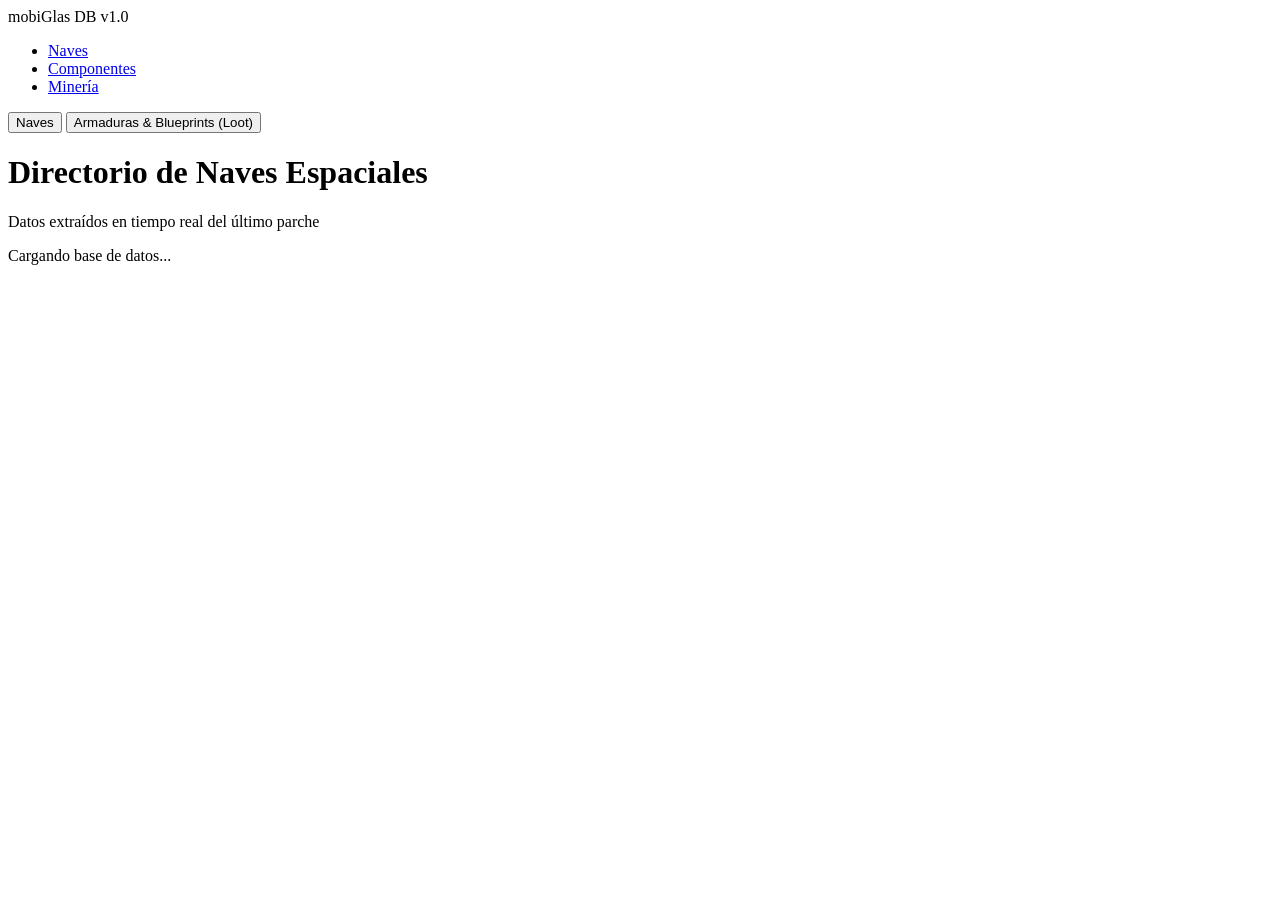
==== index.html @ cc93b4f4 "Añadido/Actualizado index.html" ====
<!DOCTYPE html>
<html lang="es">
<head>
    <meta charset="UTF-8">
    <meta name="viewport" content="width=device-width, initial-scale=1.0">
    <title>mobiGlas // Ship Database</title>
    <link rel="stylesheet" href="style.css">
</head>
<body>
    <header>
        <div class="logo">mobiGlas DB <span>v1.0</span></div>
        <nav>
            <ul>
                <li><a href="#" class="active">Naves</a></li>
                <li><a href="#">Componentes</a></li>
                <li><a href="#">Minería</a></li>
            </ul>
        </nav>
    </header>

    <main>
        <div class="tabs">
            <button class="tab-btn active" onclick="showTab('ships')">Naves</button>
            <button class="tab-btn" onclick="showTab('armors')">Armaduras & Blueprints (Loot)</button>
        </div>

        <div id="ships-tab" class="tab-content active">
            <h1>Directorio de Naves Espaciales</h1>
            <p class="subtitle">Datos extraídos en tiempo real del último parche</p>
            <div id="ship-container" class="grid">
                <div class="loading">Cargando base de datos...</div>
            </div>
        </div>

        <div id="armors-tab" class="tab-content" style="display: none;">
            <h1>Buscador de Blueprints y Loot</h1>
            <p class="subtitle">Encuentra en qué misiones o búnkeres caen las armaduras</p>
            
            <div class="search-bar">
                <input type="text" id="armor-search" placeholder="Buscar armadura o blueprint... (Ej. Defiance, Morozov)" onkeyup="filterArmors()">
            </div>
            
            <div id="armor-container" class="grid">
                <!-- Se llenará con JS -->
            </div>
        </div>
    </main>

    <script src="app.js"></script>
</body>
</html>
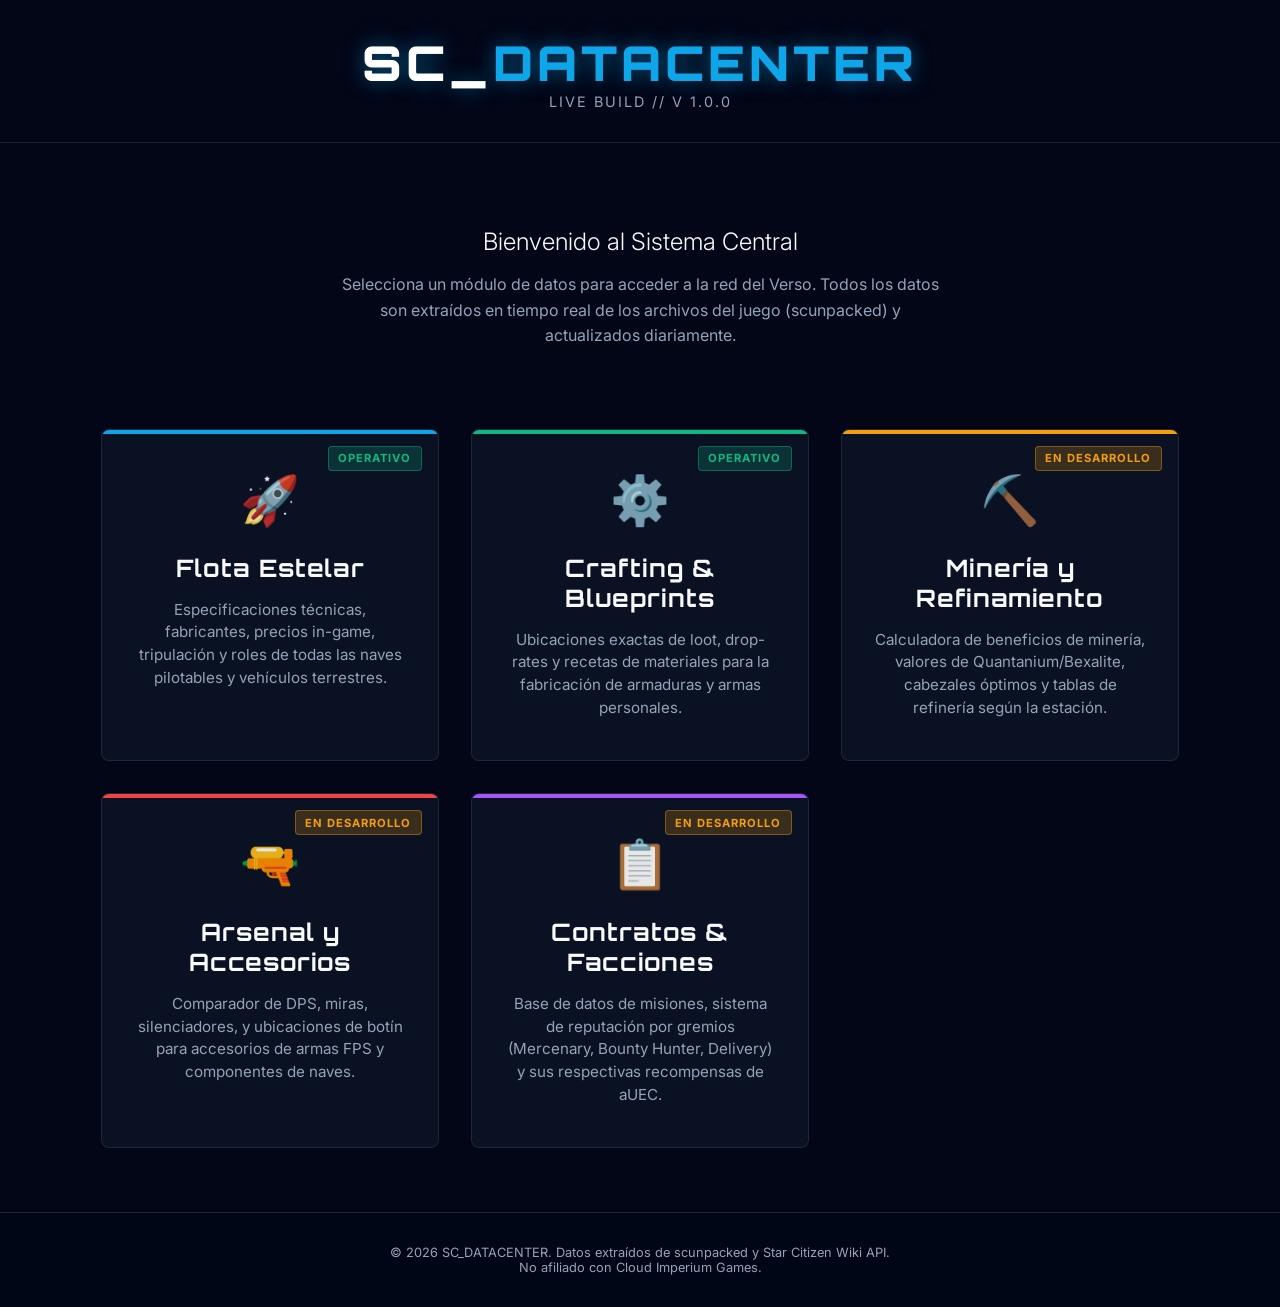
==== commit fba2bce1: "Añadido/Actualizado index.html" ====
--- a/index.html
+++ b/index.html
@@ -3,49 +3,232 @@
 <head>
     <meta charset="UTF-8">
     <meta name="viewport" content="width=device-width, initial-scale=1.0">
-    <title>mobiGlas // Ship Database</title>
-    <link rel="stylesheet" href="style.css">
+    <title>mobiGlas // Star Citizen Database Hub</title>
+    <link href="https://fonts.googleapis.com/css2?family=Orbitron:wght@400;700;900&family=Inter:wght@300;400;600&display=swap" rel="stylesheet">
+    <style>
+        :root {
+            --bg-dark: #020617;
+            --panel-bg: rgba(15, 23, 42, 0.7);
+            --accent-main: #0ea5e9; /* RSI Blue */
+            --accent-craft: #10b981; /* Green */
+            --accent-mine: #f59e0b; /* Argo Orange */
+            --accent-combat: #ef4444; /* Aegis Red */
+            --text-light: #f8fafc;
+            --text-dim: #94a3b8;
+            --border: rgba(51, 65, 85, 0.5);
+        }
+
+        * { box-sizing: border-box; }
+
+        body {
+            margin: 0;
+            font-family: 'Inter', sans-serif;
+            background-color: var(--bg-dark);
+            background-image: 
+                linear-gradient(to bottom, rgba(2, 6, 23, 0.8), rgba(2, 6, 23, 0.95)),
+                url('https://media.robertsspaceindustries.com/n14a84iowf8a4/store_slideshow_large.jpg');
+            background-size: cover;
+            background-position: center;
+            background-attachment: fixed;
+            color: var(--text-light);
+            min-height: 100vh;
+            display: flex;
+            flex-direction: column;
+        }
+
+        header {
+            padding: 2rem;
+            text-align: center;
+            background: linear-gradient(180deg, rgba(2,6,23,0.9) 0%, rgba(2,6,23,0) 100%);
+            border-bottom: 1px solid var(--border);
+        }
+
+        .logo {
+            font-family: 'Orbitron', sans-serif;
+            font-size: 3rem;
+            font-weight: 900;
+            letter-spacing: 4px;
+            color: #fff;
+            text-shadow: 0 0 20px rgba(14, 165, 233, 0.5);
+            margin: 0;
+        }
+
+        .logo span { color: var(--accent-main); }
+        .version { font-size: 0.9rem; color: var(--text-dim); letter-spacing: 2px; }
+
+        main {
+            flex: 1;
+            padding: 4rem 2rem;
+            max-width: 1400px;
+            margin: 0 auto;
+            display: flex;
+            flex-direction: column;
+            align-items: center;
+        }
+
+        .welcome-text {
+            text-align: center;
+            margin-bottom: 4rem;
+            max-width: 600px;
+        }
+
+        .welcome-text h2 { font-weight: 300; margin-bottom: 1rem; }
+        .welcome-text p { color: var(--text-dim); line-height: 1.6; }
+
+        .dashboard-grid {
+            display: grid;
+            grid-template-columns: repeat(auto-fit, minmax(300px, 1fr));
+            gap: 2rem;
+            width: 100%;
+        }
+
+        .module-card {
+            background: var(--panel-bg);
+            border: 1px solid var(--border);
+            border-radius: 8px;
+            padding: 2.5rem 2rem;
+            text-decoration: none;
+            color: var(--text-light);
+            position: relative;
+            overflow: hidden;
+            backdrop-filter: blur(10px);
+            transition: all 0.3s cubic-bezier(0.4, 0, 0.2, 1);
+            display: flex;
+            flex-direction: column;
+            align-items: center;
+            text-align: center;
+        }
+
+        .module-card::before {
+            content: ''; position: absolute; top: 0; left: 0; width: 100%; height: 4px;
+            background: var(--accent-main);
+            transition: height 0.3s ease;
+        }
+
+        .module-card:hover {
+            transform: translateY(-10px);
+            background: rgba(30, 41, 59, 0.8);
+            box-shadow: 0 20px 40px rgba(0,0,0,0.5);
+            border-color: rgba(255,255,255,0.2);
+        }
+
+        .module-card:hover::before { height: 100%; opacity: 0.1; }
+
+        /* Colores específicos de cada módulo */
+        .module-card.ships::before { background: var(--accent-main); }
+        .module-card.crafting::before { background: var(--accent-craft); }
+        .module-card.mining::before { background: var(--accent-mine); }
+        .module-card.combat::before { background: var(--accent-combat); }
+        .module-card.missions::before { background: #a855f7; }
+
+        .module-icon {
+            font-size: 3rem;
+            margin-bottom: 1.5rem;
+            opacity: 0.9;
+        }
+
+        .module-title {
+            font-family: 'Orbitron', sans-serif;
+            font-size: 1.5rem;
+            font-weight: 700;
+            margin: 0 0 1rem 0;
+            letter-spacing: 1px;
+        }
+
+        .module-desc {
+            color: var(--text-dim);
+            font-size: 0.95rem;
+            line-height: 1.5;
+            margin: 0;
+        }
+
+        .status-badge {
+            position: absolute;
+            top: 1rem; right: 1rem;
+            font-size: 0.7rem;
+            padding: 0.3rem 0.6rem;
+            border-radius: 4px;
+            font-weight: bold;
+            letter-spacing: 1px;
+            text-transform: uppercase;
+        }
+        
+        .status-active { background: rgba(16, 185, 129, 0.2); color: #10b981; border: 1px solid rgba(16, 185, 129, 0.4); }
+        .status-building { background: rgba(245, 158, 11, 0.2); color: #f59e0b; border: 1px solid rgba(245, 158, 11, 0.4); }
+
+        footer {
+            text-align: center;
+            padding: 2rem;
+            color: var(--text-dim);
+            font-size: 0.8rem;
+            border-top: 1px solid var(--border);
+            background: rgba(2, 6, 23, 0.9);
+        }
+
+    </style>
 </head>
 <body>
+
     <header>
-        <div class="logo">mobiGlas DB <span>v1.0</span></div>
-        <nav>
-            <ul>
-                <li><a href="#" class="active">Naves</a></li>
-                <li><a href="#">Componentes</a></li>
-                <li><a href="#">Minería</a></li>
-            </ul>
-        </nav>
+        <h1 class="logo">SC_<span>DATACENTER</span></h1>
+        <div class="version">LIVE BUILD // V 1.0.0</div>
     </header>
 
     <main>
-        <div class="tabs">
-            <button class="tab-btn active" onclick="showTab('ships')">Naves</button>
-            <button class="tab-btn" onclick="showTab('armors')">Armaduras & Blueprints (Loot)</button>
+        <div class="welcome-text">
+            <h2>Bienvenido al Sistema Central</h2>
+            <p>Selecciona un módulo de datos para acceder a la red del Verso. Todos los datos son extraídos en tiempo real de los archivos del juego (scunpacked) y actualizados diariamente.</p>
         </div>
 
-        <div id="ships-tab" class="tab-content active">
-            <h1>Directorio de Naves Espaciales</h1>
-            <p class="subtitle">Datos extraídos en tiempo real del último parche</p>
-            <div id="ship-container" class="grid">
-                <div class="loading">Cargando base de datos...</div>
-            </div>
-        </div>
-
-        <div id="armors-tab" class="tab-content" style="display: none;">
-            <h1>Buscador de Blueprints y Loot</h1>
-            <p class="subtitle">Encuentra en qué misiones o búnkeres caen las armaduras</p>
+        <div class="dashboard-grid">
             
-            <div class="search-bar">
-                <input type="text" id="armor-search" placeholder="Buscar armadura o blueprint... (Ej. Defiance, Morozov)" onkeyup="filterArmors()">
-            </div>
-            
-            <div id="armor-container" class="grid">
-                <!-- Se llenará con JS -->
-            </div>
+            <!-- Módulo 1: Naves -->
+            <a href="BaseDatos_Interactiva.html" class="module-card ships">
+                <span class="status-badge status-active">Operativo</span>
+                <div class="module-icon">🚀</div>
+                <h3 class="module-title">Flota Estelar</h3>
+                <p class="module-desc">Especificaciones técnicas, fabricantes, precios in-game, tripulación y roles de todas las naves pilotables y vehículos terrestres.</p>
+            </a>
+
+            <!-- Módulo 2: Crafteo y Blueprints -->
+            <a href="BaseDatos_Blueprints.html" class="module-card crafting">
+                <span class="status-badge status-active">Operativo</span>
+                <div class="module-icon">⚙️</div>
+                <h3 class="module-title">Crafting & Blueprints</h3>
+                <p class="module-desc">Ubicaciones exactas de loot, drop-rates y recetas de materiales para la fabricación de armaduras y armas personales.</p>
+            </a>
+
+            <!-- Módulo 3: Minería -->
+            <a href="#" class="module-card mining">
+                <span class="status-badge status-building">En Desarrollo</span>
+                <div class="module-icon">⛏️</div>
+                <h3 class="module-title">Minería y Refinamiento</h3>
+                <p class="module-desc">Calculadora de beneficios de minería, valores de Quantanium/Bexalite, cabezales óptimos y tablas de refinería según la estación.</p>
+            </a>
+
+            <!-- Módulo 4: Armas y Accesorios -->
+            <a href="#" class="module-card combat">
+                <span class="status-badge status-building">En Desarrollo</span>
+                <div class="module-icon">🔫</div>
+                <h3 class="module-title">Arsenal y Accesorios</h3>
+                <p class="module-desc">Comparador de DPS, miras, silenciadores, y ubicaciones de botín para accesorios de armas FPS y componentes de naves.</p>
+            </a>
+
+            <!-- Módulo 5: Misiones -->
+            <a href="#" class="module-card missions">
+                <span class="status-badge status-building">En Desarrollo</span>
+                <div class="module-icon">📋</div>
+                <h3 class="module-title">Contratos & Facciones</h3>
+                <p class="module-desc">Base de datos de misiones, sistema de reputación por gremios (Mercenary, Bounty Hunter, Delivery) y sus respectivas recompensas de aUEC.</p>
+            </a>
+
         </div>
     </main>
 
-    <script src="app.js"></script>
+    <footer>
+        &copy; 2026 SC_DATACENTER. Datos extraídos de scunpacked y Star Citizen Wiki API.<br>
+        No afiliado con Cloud Imperium Games.
+    </footer>
+
 </body>
 </html>
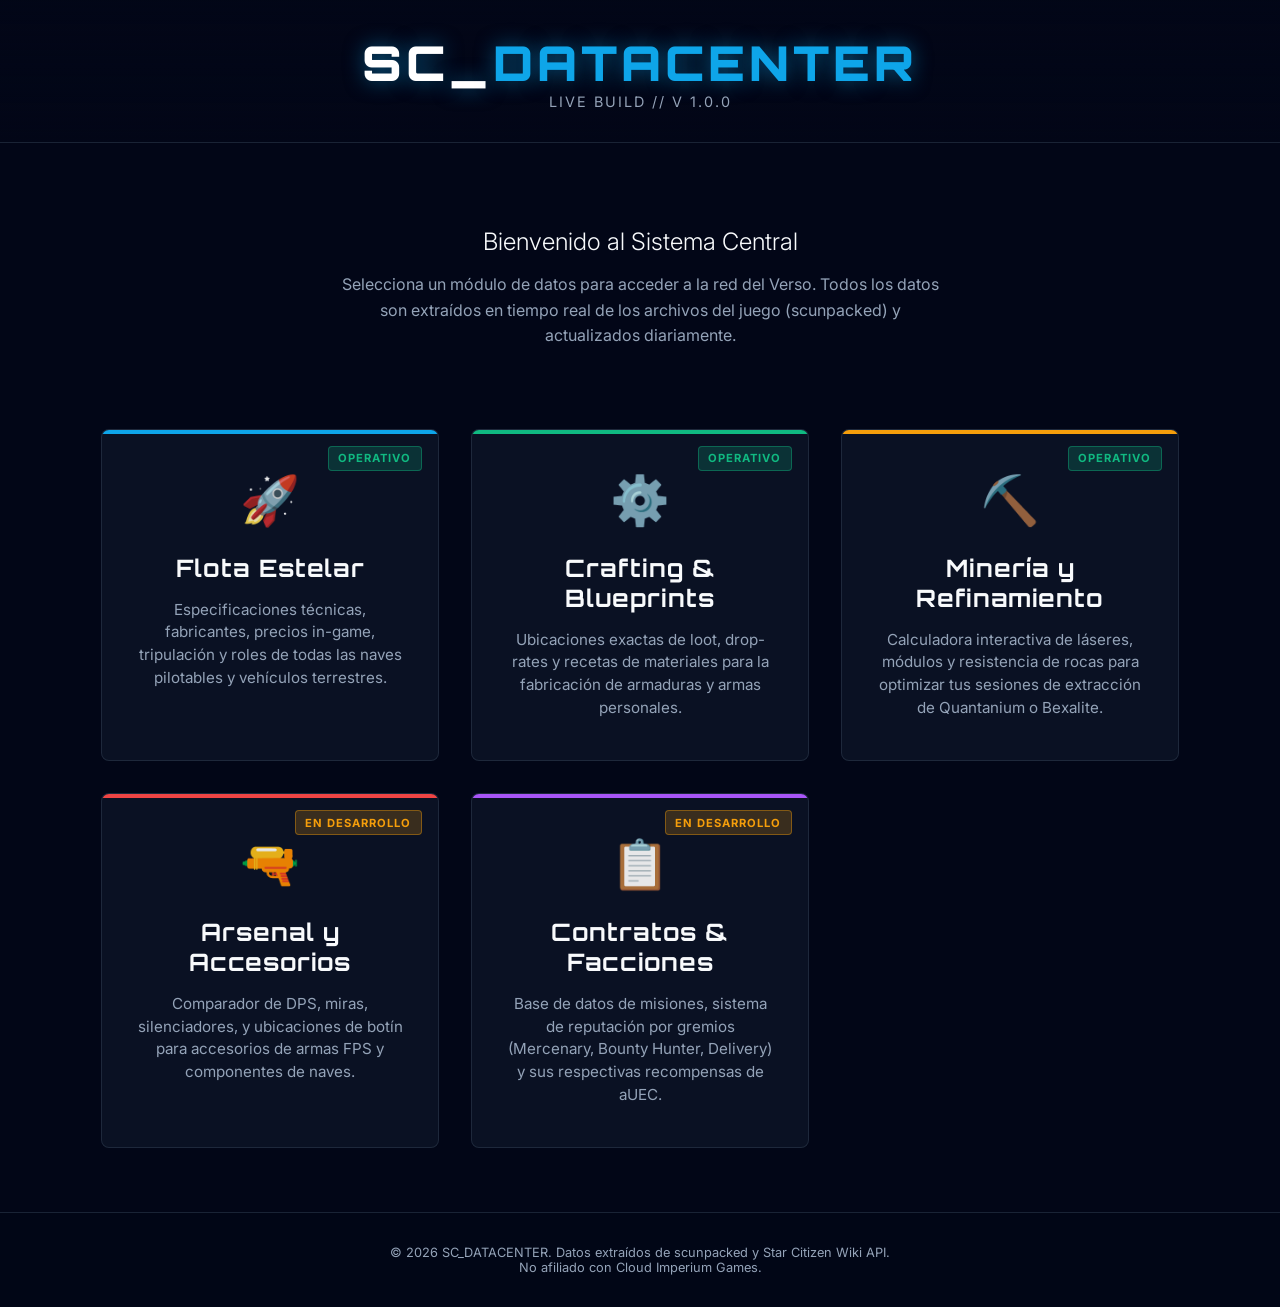
==== commit f587c0b7: "Añadido/Actualizado index.html" ====
--- a/index.html
+++ b/index.html
@@ -199,11 +199,11 @@
             </a>
 
             <!-- Módulo 3: Minería -->
-            <a href="#" class="module-card mining">
-                <span class="status-badge status-building">En Desarrollo</span>
+            <a href="Mining_Calculator.html" class="module-card mining">
+                <span class="status-badge status-active">Operativo</span>
                 <div class="module-icon">⛏️</div>
                 <h3 class="module-title">Minería y Refinamiento</h3>
-                <p class="module-desc">Calculadora de beneficios de minería, valores de Quantanium/Bexalite, cabezales óptimos y tablas de refinería según la estación.</p>
+                <p class="module-desc">Calculadora interactiva de láseres, módulos y resistencia de rocas para optimizar tus sesiones de extracción de Quantanium o Bexalite.</p>
             </a>
 
             <!-- Módulo 4: Armas y Accesorios -->
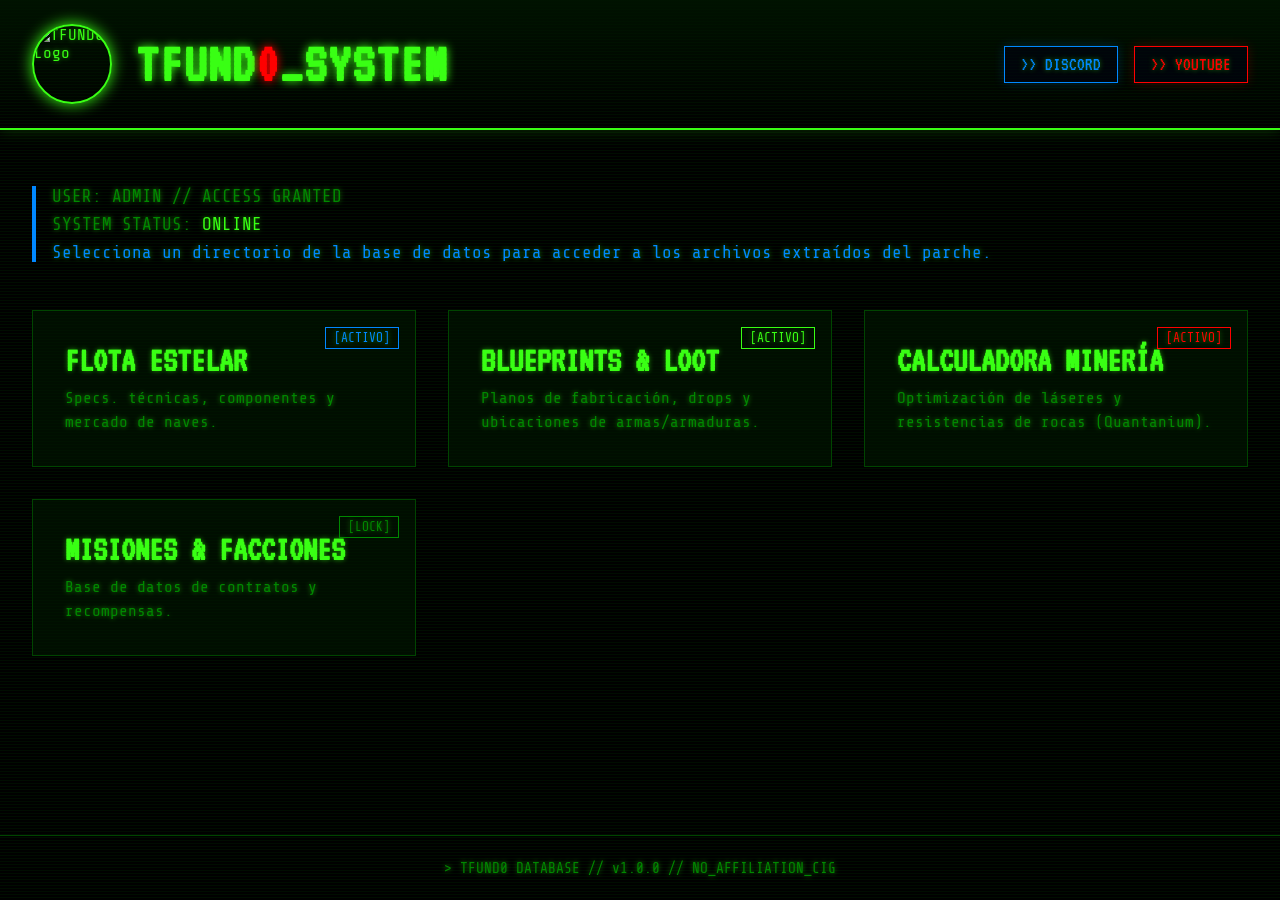
==== commit 46874dc0: "Añadido/Actualizado index.html" ====
--- a/index.html
+++ b/index.html
@@ -3,141 +3,187 @@
 <head>
     <meta charset="UTF-8">
     <meta name="viewport" content="width=device-width, initial-scale=1.0">
-    <title>mobiGlas // Star Citizen Database Hub</title>
-    <link href="https://fonts.googleapis.com/css2?family=Orbitron:wght@400;700;900&family=Inter:wght@300;400;600&display=swap" rel="stylesheet">
+    <title>TFUND0 // Star Citizen DB</title>
+    <!-- Fuente Matrix/Consola -->
+    <link href="https://fonts.googleapis.com/css2?family=VT323&family=Share+Tech+Mono&display=swap" rel="stylesheet">
     <style>
         :root {
-            --bg-dark: #020617;
-            --panel-bg: rgba(15, 23, 42, 0.7);
-            --accent-main: #0ea5e9; /* RSI Blue */
-            --accent-craft: #10b981; /* Green */
-            --accent-mine: #f59e0b; /* Argo Orange */
-            --accent-combat: #ef4444; /* Aegis Red */
-            --text-light: #f8fafc;
-            --text-dim: #94a3b8;
-            --border: rgba(51, 65, 85, 0.5);
+            --bg-dark: #000000;
+            --panel-bg: rgba(0, 20, 0, 0.7);
+            --matrix-green: #39ff14; /* Sable verde / Matrix */
+            --sith-red: #ff0000;     /* Sable rojo */
+            --jedi-blue: #0088ff;    /* Sable azul */
+            --text-dim: #008800;
+            --border: #004400;
         }
 
         * { box-sizing: border-box; }
 
         body {
             margin: 0;
-            font-family: 'Inter', sans-serif;
+            font-family: 'Share Tech Mono', monospace;
             background-color: var(--bg-dark);
-            background-image: 
-                linear-gradient(to bottom, rgba(2, 6, 23, 0.8), rgba(2, 6, 23, 0.95)),
-                url('https://media.robertsspaceindustries.com/n14a84iowf8a4/store_slideshow_large.jpg');
-            background-size: cover;
-            background-position: center;
-            background-attachment: fixed;
-            color: var(--text-light);
+            color: var(--matrix-green);
             min-height: 100vh;
             display: flex;
             flex-direction: column;
+            text-shadow: 0 0 5px rgba(57, 255, 20, 0.5);
+            /* Efecto scanlines (CRT) */
+            background-image: linear-gradient(rgba(0, 255, 0, 0.05) 1px, transparent 1px);
+            background-size: 100% 3px;
         }
 
         header {
-            padding: 2rem;
-            text-align: center;
-            background: linear-gradient(180deg, rgba(2,6,23,0.9) 0%, rgba(2,6,23,0) 100%);
-            border-bottom: 1px solid var(--border);
-        }
-
-        .logo {
-            font-family: 'Orbitron', sans-serif;
-            font-size: 3rem;
-            font-weight: 900;
-            letter-spacing: 4px;
-            color: #fff;
-            text-shadow: 0 0 20px rgba(14, 165, 233, 0.5);
+            padding: 1.5rem 2rem;
+            display: flex;
+            justify-content: space-between;
+            align-items: center;
+            background: linear-gradient(180deg, rgba(0,20,0,0.9) 0%, rgba(0,0,0,0) 100%);
+            border-bottom: 2px solid var(--matrix-green);
+            box-shadow: 0 0 15px rgba(57, 255, 20, 0.2);
+            flex-wrap: wrap;
+            gap: 1rem;
+        }
+
+        .brand {
+            display: flex;
+            align-items: center;
+            gap: 1.5rem;
+        }
+
+        .logo-img {
+            width: 80px;
+            height: 80px;
+            border-radius: 50%;
+            border: 2px solid var(--matrix-green);
+            box-shadow: 0 0 15px var(--matrix-green);
+        }
+
+        .logo-text {
+            font-family: 'VT323', monospace;
+            font-size: 3.5rem;
             margin: 0;
-        }
-
-        .logo span { color: var(--accent-main); }
-        .version { font-size: 0.9rem; color: var(--text-dim); letter-spacing: 2px; }
+            color: var(--matrix-green);
+            text-shadow: 0 0 10px var(--matrix-green);
+            letter-spacing: 2px;
+        }
+        
+        .logo-text span { color: var(--sith-red); text-shadow: 0 0 10px var(--sith-red); }
+
+        .social-links {
+            display: flex;
+            gap: 1rem;
+        }
+
+        .social-btn {
+            padding: 0.5rem 1rem;
+            border: 1px solid var(--jedi-blue);
+            background: rgba(0, 0, 20, 0.5);
+            color: var(--jedi-blue);
+            text-decoration: none;
+            font-size: 1.2rem;
+            font-family: 'VT323', monospace;
+            transition: all 0.3s;
+            box-shadow: 0 0 10px rgba(0, 136, 255, 0.2);
+        }
+
+        .social-btn:hover {
+            background: var(--jedi-blue);
+            color: #000;
+            box-shadow: 0 0 20px var(--jedi-blue);
+        }
+
+        .social-btn.yt {
+            border-color: var(--sith-red);
+            color: var(--sith-red);
+            box-shadow: 0 0 10px rgba(255, 0, 0, 0.2);
+        }
+
+        .social-btn.yt:hover {
+            background: var(--sith-red);
+            color: #000;
+            box-shadow: 0 0 20px var(--sith-red);
+        }
 
         main {
             flex: 1;
-            padding: 4rem 2rem;
+            padding: 3rem 2rem;
             max-width: 1400px;
             margin: 0 auto;
-            display: flex;
-            flex-direction: column;
-            align-items: center;
-        }
-
-        .welcome-text {
-            text-align: center;
-            margin-bottom: 4rem;
-            max-width: 600px;
-        }
-
-        .welcome-text h2 { font-weight: 300; margin-bottom: 1rem; }
-        .welcome-text p { color: var(--text-dim); line-height: 1.6; }
+            width: 100%;
+        }
+
+        .terminal-header {
+            margin-bottom: 3rem;
+            border-left: 4px solid var(--jedi-blue);
+            padding-left: 1rem;
+        }
+
+        .terminal-header p {
+            font-size: 1.1rem;
+            color: var(--text-dim);
+            margin: 0.5rem 0;
+        }
 
         .dashboard-grid {
             display: grid;
             grid-template-columns: repeat(auto-fit, minmax(300px, 1fr));
             gap: 2rem;
-            width: 100%;
         }
 
         .module-card {
             background: var(--panel-bg);
             border: 1px solid var(--border);
-            border-radius: 8px;
-            padding: 2.5rem 2rem;
+            padding: 2rem;
             text-decoration: none;
-            color: var(--text-light);
+            color: var(--matrix-green);
             position: relative;
-            overflow: hidden;
-            backdrop-filter: blur(10px);
-            transition: all 0.3s cubic-bezier(0.4, 0, 0.2, 1);
+            transition: all 0.3s;
             display: flex;
             flex-direction: column;
-            align-items: center;
-            text-align: center;
         }
 
         .module-card::before {
-            content: ''; position: absolute; top: 0; left: 0; width: 100%; height: 4px;
-            background: var(--accent-main);
-            transition: height 0.3s ease;
+            content: '>';
+            position: absolute;
+            top: 2rem;
+            left: 1rem;
+            color: var(--sith-red);
+            font-family: 'VT323', monospace;
+            font-size: 2rem;
+            opacity: 0;
+            transition: opacity 0.3s, transform 0.3s;
+            transform: translateX(-10px);
         }
 
         .module-card:hover {
-            transform: translateY(-10px);
-            background: rgba(30, 41, 59, 0.8);
-            box-shadow: 0 20px 40px rgba(0,0,0,0.5);
-            border-color: rgba(255,255,255,0.2);
-        }
-
-        .module-card:hover::before { height: 100%; opacity: 0.1; }
-
-        /* Colores específicos de cada módulo */
-        .module-card.ships::before { background: var(--accent-main); }
-        .module-card.crafting::before { background: var(--accent-craft); }
-        .module-card.mining::before { background: var(--accent-mine); }
-        .module-card.combat::before { background: var(--accent-combat); }
-        .module-card.missions::before { background: #a855f7; }
-
-        .module-icon {
-            font-size: 3rem;
-            margin-bottom: 1.5rem;
-            opacity: 0.9;
-        }
+            border-color: var(--matrix-green);
+            box-shadow: inset 0 0 20px rgba(57, 255, 20, 0.1), 0 0 15px rgba(57, 255, 20, 0.3);
+            background: rgba(0, 40, 0, 0.8);
+            transform: scale(1.02);
+            padding-left: 3rem;
+        }
+
+        .module-card:hover::before {
+            opacity: 1;
+            transform: translateX(0);
+        }
+
+        /* Colores sables láser en módulos */
+        .module-card.ships:hover { border-color: var(--jedi-blue); box-shadow: inset 0 0 20px rgba(0, 136, 255, 0.2), 0 0 15px rgba(0, 136, 255, 0.4); color: var(--jedi-blue); }
+        .module-card.crafting:hover { border-color: var(--matrix-green); box-shadow: inset 0 0 20px rgba(57, 255, 20, 0.2), 0 0 15px rgba(57, 255, 20, 0.4); color: var(--matrix-green); }
+        .module-card.mining:hover { border-color: var(--sith-red); box-shadow: inset 0 0 20px rgba(255, 0, 0, 0.2), 0 0 15px rgba(255, 0, 0, 0.4); color: var(--sith-red); }
 
         .module-title {
-            font-family: 'Orbitron', sans-serif;
-            font-size: 1.5rem;
-            font-weight: 700;
-            margin: 0 0 1rem 0;
-            letter-spacing: 1px;
+            font-family: 'VT323', monospace;
+            font-size: 2.2rem;
+            margin: 0 0 0.5rem 0;
+            text-transform: uppercase;
         }
 
         .module-desc {
             color: var(--text-dim);
-            font-size: 0.95rem;
+            font-size: 1rem;
             line-height: 1.5;
             margin: 0;
         }
@@ -145,24 +191,21 @@
         .status-badge {
             position: absolute;
             top: 1rem; right: 1rem;
-            font-size: 0.7rem;
-            padding: 0.3rem 0.6rem;
-            border-radius: 4px;
-            font-weight: bold;
-            letter-spacing: 1px;
+            font-size: 0.8rem;
+            padding: 0.2rem 0.5rem;
+            border: 1px solid currentColor;
             text-transform: uppercase;
         }
-        
-        .status-active { background: rgba(16, 185, 129, 0.2); color: #10b981; border: 1px solid rgba(16, 185, 129, 0.4); }
-        .status-building { background: rgba(245, 158, 11, 0.2); color: #f59e0b; border: 1px solid rgba(245, 158, 11, 0.4); }
+
+        .blink { animation: blinker 1.5s linear infinite; }
+        @keyframes blinker { 50% { opacity: 0; } }
 
         footer {
             text-align: center;
-            padding: 2rem;
+            padding: 1.5rem;
             color: var(--text-dim);
-            font-size: 0.8rem;
             border-top: 1px solid var(--border);
-            background: rgba(2, 6, 23, 0.9);
+            font-size: 0.9rem;
         }
 
     </style>
@@ -170,64 +213,56 @@
 <body>
 
     <header>
-        <h1 class="logo">SC_<span>DATACENTER</span></h1>
-        <div class="version">LIVE BUILD // V 1.0.0</div>
+        <div class="brand">
+            <img src="logo.jpg" alt="TFUND0 Logo" class="logo-img">
+            <h1 class="logo-text">TFUND<span>0</span>_SYSTEM</h1>
+        </div>
+        <div class="social-links">
+            <a href="#" class="social-btn">>> DISCORD</a>
+            <a href="#" class="social-btn yt">>> YOUTUBE</a>
+        </div>
     </header>
 
     <main>
-        <div class="welcome-text">
-            <h2>Bienvenido al Sistema Central</h2>
-            <p>Selecciona un módulo de datos para acceder a la red del Verso. Todos los datos son extraídos en tiempo real de los archivos del juego (scunpacked) y actualizados diariamente.</p>
+        <div class="terminal-header">
+            <p>USER: ADMIN // ACCESS GRANTED</p>
+            <p>SYSTEM STATUS: <span class="blink" style="color: var(--matrix-green);">ONLINE</span></p>
+            <p style="color: var(--jedi-blue);">Selecciona un directorio de la base de datos para acceder a los archivos extraídos del parche.</p>
         </div>
 
         <div class="dashboard-grid">
-            
-            <!-- Módulo 1: Naves -->
+            <!-- Módulo 1 -->
             <a href="BaseDatos_Interactiva.html" class="module-card ships">
-                <span class="status-badge status-active">Operativo</span>
-                <div class="module-icon">🚀</div>
+                <span class="status-badge" style="color: var(--jedi-blue);">[ACTIVO]</span>
                 <h3 class="module-title">Flota Estelar</h3>
-                <p class="module-desc">Especificaciones técnicas, fabricantes, precios in-game, tripulación y roles de todas las naves pilotables y vehículos terrestres.</p>
-            </a>
-
-            <!-- Módulo 2: Crafteo y Blueprints -->
+                <p class="module-desc">Specs. técnicas, componentes y mercado de naves.</p>
+            </a>
+
+            <!-- Módulo 2 -->
             <a href="BaseDatos_Blueprints.html" class="module-card crafting">
-                <span class="status-badge status-active">Operativo</span>
-                <div class="module-icon">⚙️</div>
-                <h3 class="module-title">Crafting & Blueprints</h3>
-                <p class="module-desc">Ubicaciones exactas de loot, drop-rates y recetas de materiales para la fabricación de armaduras y armas personales.</p>
-            </a>
-
-            <!-- Módulo 3: Minería -->
+                <span class="status-badge" style="color: var(--matrix-green);">[ACTIVO]</span>
+                <h3 class="module-title">Blueprints & Loot</h3>
+                <p class="module-desc">Planos de fabricación, drops y ubicaciones de armas/armaduras.</p>
+            </a>
+
+            <!-- Módulo 3 -->
             <a href="Mining_Calculator.html" class="module-card mining">
-                <span class="status-badge status-active">Operativo</span>
-                <div class="module-icon">⛏️</div>
-                <h3 class="module-title">Minería y Refinamiento</h3>
-                <p class="module-desc">Calculadora interactiva de láseres, módulos y resistencia de rocas para optimizar tus sesiones de extracción de Quantanium o Bexalite.</p>
-            </a>
-
-            <!-- Módulo 4: Armas y Accesorios -->
-            <a href="#" class="module-card combat">
-                <span class="status-badge status-building">En Desarrollo</span>
-                <div class="module-icon">🔫</div>
-                <h3 class="module-title">Arsenal y Accesorios</h3>
-                <p class="module-desc">Comparador de DPS, miras, silenciadores, y ubicaciones de botín para accesorios de armas FPS y componentes de naves.</p>
-            </a>
-
-            <!-- Módulo 5: Misiones -->
-            <a href="#" class="module-card missions">
-                <span class="status-badge status-building">En Desarrollo</span>
-                <div class="module-icon">📋</div>
-                <h3 class="module-title">Contratos & Facciones</h3>
-                <p class="module-desc">Base de datos de misiones, sistema de reputación por gremios (Mercenary, Bounty Hunter, Delivery) y sus respectivas recompensas de aUEC.</p>
-            </a>
-
+                <span class="status-badge" style="color: var(--sith-red);">[ACTIVO]</span>
+                <h3 class="module-title">Calculadora Minería</h3>
+                <p class="module-desc">Optimización de láseres y resistencias de rocas (Quantanium).</p>
+            </a>
+
+            <!-- Módulo 4 -->
+            <a href="#" class="module-card">
+                <span class="status-badge" style="color: var(--text-dim);">[LOCK]</span>
+                <h3 class="module-title">Misiones & Facciones</h3>
+                <p class="module-desc">Base de datos de contratos y recompensas.</p>
+            </a>
         </div>
     </main>
 
     <footer>
-        &copy; 2026 SC_DATACENTER. Datos extraídos de scunpacked y Star Citizen Wiki API.<br>
-        No afiliado con Cloud Imperium Games.
+        > TFUND0 DATABASE // v1.0.0 // NO_AFFILIATION_CIG
     </footer>
 
 </body>
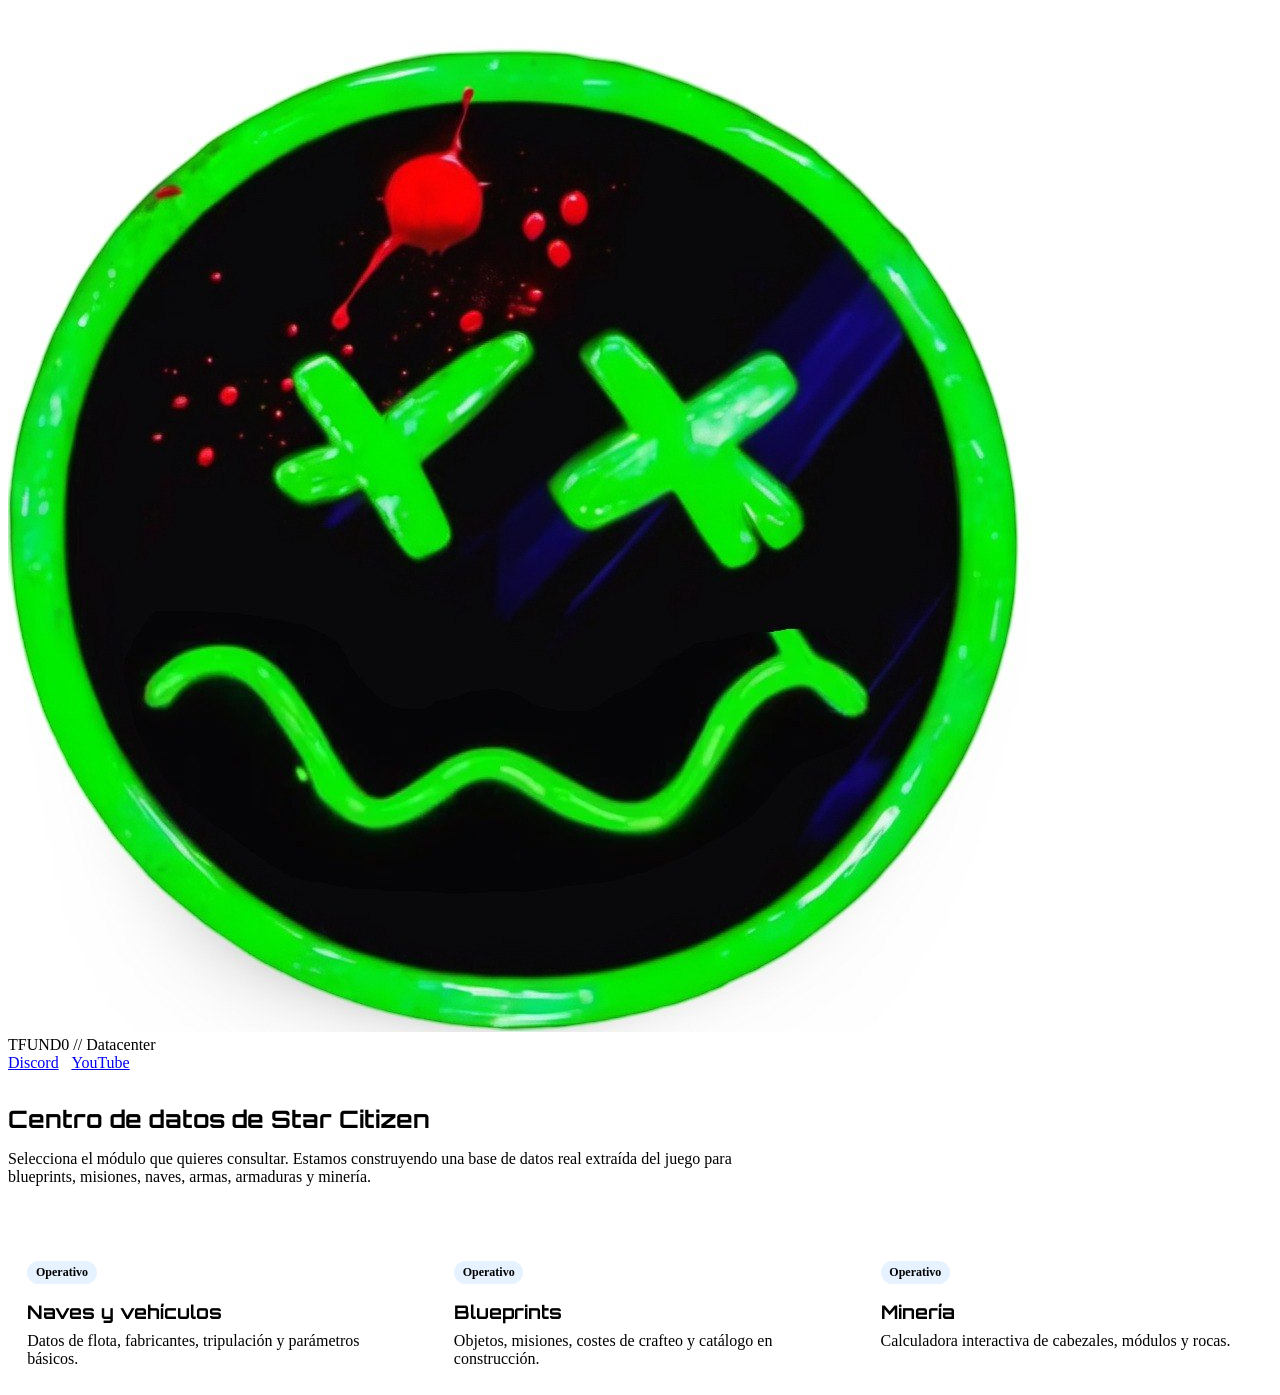
==== commit e317371b: "Añadido/Actualizado index.html" ====
--- a/index.html
+++ b/index.html
@@ -1,269 +1,54 @@
 <!DOCTYPE html>
 <html lang="es">
 <head>
-    <meta charset="UTF-8">
-    <meta name="viewport" content="width=device-width, initial-scale=1.0">
-    <title>TFUND0 // Star Citizen DB</title>
-    <!-- Fuente Matrix/Consola -->
-    <link href="https://fonts.googleapis.com/css2?family=VT323&family=Share+Tech+Mono&display=swap" rel="stylesheet">
-    <style>
-        :root {
-            --bg-dark: #000000;
-            --panel-bg: rgba(0, 20, 0, 0.7);
-            --matrix-green: #39ff14; /* Sable verde / Matrix */
-            --sith-red: #ff0000;     /* Sable rojo */
-            --jedi-blue: #0088ff;    /* Sable azul */
-            --text-dim: #008800;
-            --border: #004400;
-        }
-
-        * { box-sizing: border-box; }
-
-        body {
-            margin: 0;
-            font-family: 'Share Tech Mono', monospace;
-            background-color: var(--bg-dark);
-            color: var(--matrix-green);
-            min-height: 100vh;
-            display: flex;
-            flex-direction: column;
-            text-shadow: 0 0 5px rgba(57, 255, 20, 0.5);
-            /* Efecto scanlines (CRT) */
-            background-image: linear-gradient(rgba(0, 255, 0, 0.05) 1px, transparent 1px);
-            background-size: 100% 3px;
-        }
-
-        header {
-            padding: 1.5rem 2rem;
-            display: flex;
-            justify-content: space-between;
-            align-items: center;
-            background: linear-gradient(180deg, rgba(0,20,0,0.9) 0%, rgba(0,0,0,0) 100%);
-            border-bottom: 2px solid var(--matrix-green);
-            box-shadow: 0 0 15px rgba(57, 255, 20, 0.2);
-            flex-wrap: wrap;
-            gap: 1rem;
-        }
-
-        .brand {
-            display: flex;
-            align-items: center;
-            gap: 1.5rem;
-        }
-
-        .logo-img {
-            width: 80px;
-            height: 80px;
-            border-radius: 50%;
-            border: 2px solid var(--matrix-green);
-            box-shadow: 0 0 15px var(--matrix-green);
-        }
-
-        .logo-text {
-            font-family: 'VT323', monospace;
-            font-size: 3.5rem;
-            margin: 0;
-            color: var(--matrix-green);
-            text-shadow: 0 0 10px var(--matrix-green);
-            letter-spacing: 2px;
-        }
-        
-        .logo-text span { color: var(--sith-red); text-shadow: 0 0 10px var(--sith-red); }
-
-        .social-links {
-            display: flex;
-            gap: 1rem;
-        }
-
-        .social-btn {
-            padding: 0.5rem 1rem;
-            border: 1px solid var(--jedi-blue);
-            background: rgba(0, 0, 20, 0.5);
-            color: var(--jedi-blue);
-            text-decoration: none;
-            font-size: 1.2rem;
-            font-family: 'VT323', monospace;
-            transition: all 0.3s;
-            box-shadow: 0 0 10px rgba(0, 136, 255, 0.2);
-        }
-
-        .social-btn:hover {
-            background: var(--jedi-blue);
-            color: #000;
-            box-shadow: 0 0 20px var(--jedi-blue);
-        }
-
-        .social-btn.yt {
-            border-color: var(--sith-red);
-            color: var(--sith-red);
-            box-shadow: 0 0 10px rgba(255, 0, 0, 0.2);
-        }
-
-        .social-btn.yt:hover {
-            background: var(--sith-red);
-            color: #000;
-            box-shadow: 0 0 20px var(--sith-red);
-        }
-
-        main {
-            flex: 1;
-            padding: 3rem 2rem;
-            max-width: 1400px;
-            margin: 0 auto;
-            width: 100%;
-        }
-
-        .terminal-header {
-            margin-bottom: 3rem;
-            border-left: 4px solid var(--jedi-blue);
-            padding-left: 1rem;
-        }
-
-        .terminal-header p {
-            font-size: 1.1rem;
-            color: var(--text-dim);
-            margin: 0.5rem 0;
-        }
-
-        .dashboard-grid {
-            display: grid;
-            grid-template-columns: repeat(auto-fit, minmax(300px, 1fr));
-            gap: 2rem;
-        }
-
-        .module-card {
-            background: var(--panel-bg);
-            border: 1px solid var(--border);
-            padding: 2rem;
-            text-decoration: none;
-            color: var(--matrix-green);
-            position: relative;
-            transition: all 0.3s;
-            display: flex;
-            flex-direction: column;
-        }
-
-        .module-card::before {
-            content: '>';
-            position: absolute;
-            top: 2rem;
-            left: 1rem;
-            color: var(--sith-red);
-            font-family: 'VT323', monospace;
-            font-size: 2rem;
-            opacity: 0;
-            transition: opacity 0.3s, transform 0.3s;
-            transform: translateX(-10px);
-        }
-
-        .module-card:hover {
-            border-color: var(--matrix-green);
-            box-shadow: inset 0 0 20px rgba(57, 255, 20, 0.1), 0 0 15px rgba(57, 255, 20, 0.3);
-            background: rgba(0, 40, 0, 0.8);
-            transform: scale(1.02);
-            padding-left: 3rem;
-        }
-
-        .module-card:hover::before {
-            opacity: 1;
-            transform: translateX(0);
-        }
-
-        /* Colores sables láser en módulos */
-        .module-card.ships:hover { border-color: var(--jedi-blue); box-shadow: inset 0 0 20px rgba(0, 136, 255, 0.2), 0 0 15px rgba(0, 136, 255, 0.4); color: var(--jedi-blue); }
-        .module-card.crafting:hover { border-color: var(--matrix-green); box-shadow: inset 0 0 20px rgba(57, 255, 20, 0.2), 0 0 15px rgba(57, 255, 20, 0.4); color: var(--matrix-green); }
-        .module-card.mining:hover { border-color: var(--sith-red); box-shadow: inset 0 0 20px rgba(255, 0, 0, 0.2), 0 0 15px rgba(255, 0, 0, 0.4); color: var(--sith-red); }
-
-        .module-title {
-            font-family: 'VT323', monospace;
-            font-size: 2.2rem;
-            margin: 0 0 0.5rem 0;
-            text-transform: uppercase;
-        }
-
-        .module-desc {
-            color: var(--text-dim);
-            font-size: 1rem;
-            line-height: 1.5;
-            margin: 0;
-        }
-
-        .status-badge {
-            position: absolute;
-            top: 1rem; right: 1rem;
-            font-size: 0.8rem;
-            padding: 0.2rem 0.5rem;
-            border: 1px solid currentColor;
-            text-transform: uppercase;
-        }
-
-        .blink { animation: blinker 1.5s linear infinite; }
-        @keyframes blinker { 50% { opacity: 0; } }
-
-        footer {
-            text-align: center;
-            padding: 1.5rem;
-            color: var(--text-dim);
-            border-top: 1px solid var(--border);
-            font-size: 0.9rem;
-        }
-
-    </style>
+  <meta charset="UTF-8">
+  <meta name="viewport" content="width=device-width, initial-scale=1.0">
+  <title>TFUND0 // Star Citizen Hub</title>
+  <link href="https://fonts.googleapis.com/css2?family=Orbitron:wght@500;700&family=Inter:wght@400;500;600;700&display=swap" rel="stylesheet">
+  <link rel="stylesheet" href="theme.css">
+  <style>
+    .hero{padding:2rem 0 1rem 0}.hero h1{font-family:Orbitron,sans-serif;margin:0 0 .5rem 0}.hero p{color:var(--text-soft);max-width:760px}
+    .grid{display:grid;grid-template-columns:repeat(auto-fit,minmax(260px,1fr));gap:1rem;margin-top:1.5rem}
+    .card{padding:1.2rem;text-decoration:none;color:var(--text)}
+    .card:hover{border-color:var(--blue)}
+    .card h3{margin:.2rem 0 .5rem 0;font-family:Orbitron,sans-serif}.card p{color:var(--text-soft);margin:0}
+    .badge{display:inline-block;padding:.25rem .55rem;border-radius:999px;font-size:.75rem;font-weight:700;background:rgba(77,163,255,.14);color:var(--blue-2);margin-bottom:.8rem}
+    .links{display:flex;gap:.8rem;flex-wrap:wrap}
+  </style>
 </head>
 <body>
-
-    <header>
-        <div class="brand">
-            <img src="logo.jpg" alt="TFUND0 Logo" class="logo-img">
-            <h1 class="logo-text">TFUND<span>0</span>_SYSTEM</h1>
-        </div>
-        <div class="social-links">
-            <a href="#" class="social-btn">>> DISCORD</a>
-            <a href="#" class="social-btn yt">>> YOUTUBE</a>
-        </div>
-    </header>
-
-    <main>
-        <div class="terminal-header">
-            <p>USER: ADMIN // ACCESS GRANTED</p>
-            <p>SYSTEM STATUS: <span class="blink" style="color: var(--matrix-green);">ONLINE</span></p>
-            <p style="color: var(--jedi-blue);">Selecciona un directorio de la base de datos para acceder a los archivos extraídos del parche.</p>
-        </div>
-
-        <div class="dashboard-grid">
-            <!-- Módulo 1 -->
-            <a href="BaseDatos_Interactiva.html" class="module-card ships">
-                <span class="status-badge" style="color: var(--jedi-blue);">[ACTIVO]</span>
-                <h3 class="module-title">Flota Estelar</h3>
-                <p class="module-desc">Specs. técnicas, componentes y mercado de naves.</p>
-            </a>
-
-            <!-- Módulo 2 -->
-            <a href="BaseDatos_Blueprints.html" class="module-card crafting">
-                <span class="status-badge" style="color: var(--matrix-green);">[ACTIVO]</span>
-                <h3 class="module-title">Blueprints & Loot</h3>
-                <p class="module-desc">Planos de fabricación, drops y ubicaciones de armas/armaduras.</p>
-            </a>
-
-            <!-- Módulo 3 -->
-            <a href="Mining_Calculator.html" class="module-card mining">
-                <span class="status-badge" style="color: var(--sith-red);">[ACTIVO]</span>
-                <h3 class="module-title">Calculadora Minería</h3>
-                <p class="module-desc">Optimización de láseres y resistencias de rocas (Quantanium).</p>
-            </a>
-
-            <!-- Módulo 4 -->
-            <a href="#" class="module-card">
-                <span class="status-badge" style="color: var(--text-dim);">[LOCK]</span>
-                <h3 class="module-title">Misiones & Facciones</h3>
-                <p class="module-desc">Base de datos de contratos y recompensas.</p>
-            </a>
-        </div>
-    </main>
-
-    <footer>
-        > TFUND0 DATABASE // v1.0.0 // NO_AFFILIATION_CIG
-    </footer>
-
+<header class="site-header">
+  <div class="brand-wrap">
+    <img src="logo.jpg" class="brand-logo" alt="TFUNDO logo">
+    <div class="brand-title">TFUND<span>0</span> // Datacenter</div>
+  </div>
+  <div class="links">
+    <a class="top-link" href="#">Discord</a>
+    <a class="top-link" href="#">YouTube</a>
+  </div>
+</header>
+<main class="page">
+  <section class="hero">
+    <h1>Centro de datos de Star Citizen</h1>
+    <p>Selecciona el módulo que quieres consultar. Estamos construyendo una base de datos real extraída del juego para blueprints, misiones, naves, armas, armaduras y minería.</p>
+  </section>
+  <section class="grid">
+    <a class="panel-card card" href="BaseDatos_Interactiva.html">
+      <span class="badge">Operativo</span>
+      <h3>Naves y vehículos</h3>
+      <p>Datos de flota, fabricantes, tripulación y parámetros básicos.</p>
+    </a>
+    <a class="panel-card card" href="BaseDatos_Blueprints.html">
+      <span class="badge">Operativo</span>
+      <h3>Blueprints</h3>
+      <p>Objetos, misiones, costes de crafteo y catálogo en construcción.</p>
+    </a>
+    <a class="panel-card card" href="Mining_Calculator.html">
+      <span class="badge">Operativo</span>
+      <h3>Minería</h3>
+      <p>Calculadora interactiva de cabezales, módulos y rocas.</p>
+    </a>
+  </section>
+</main>
 </body>
 </html>
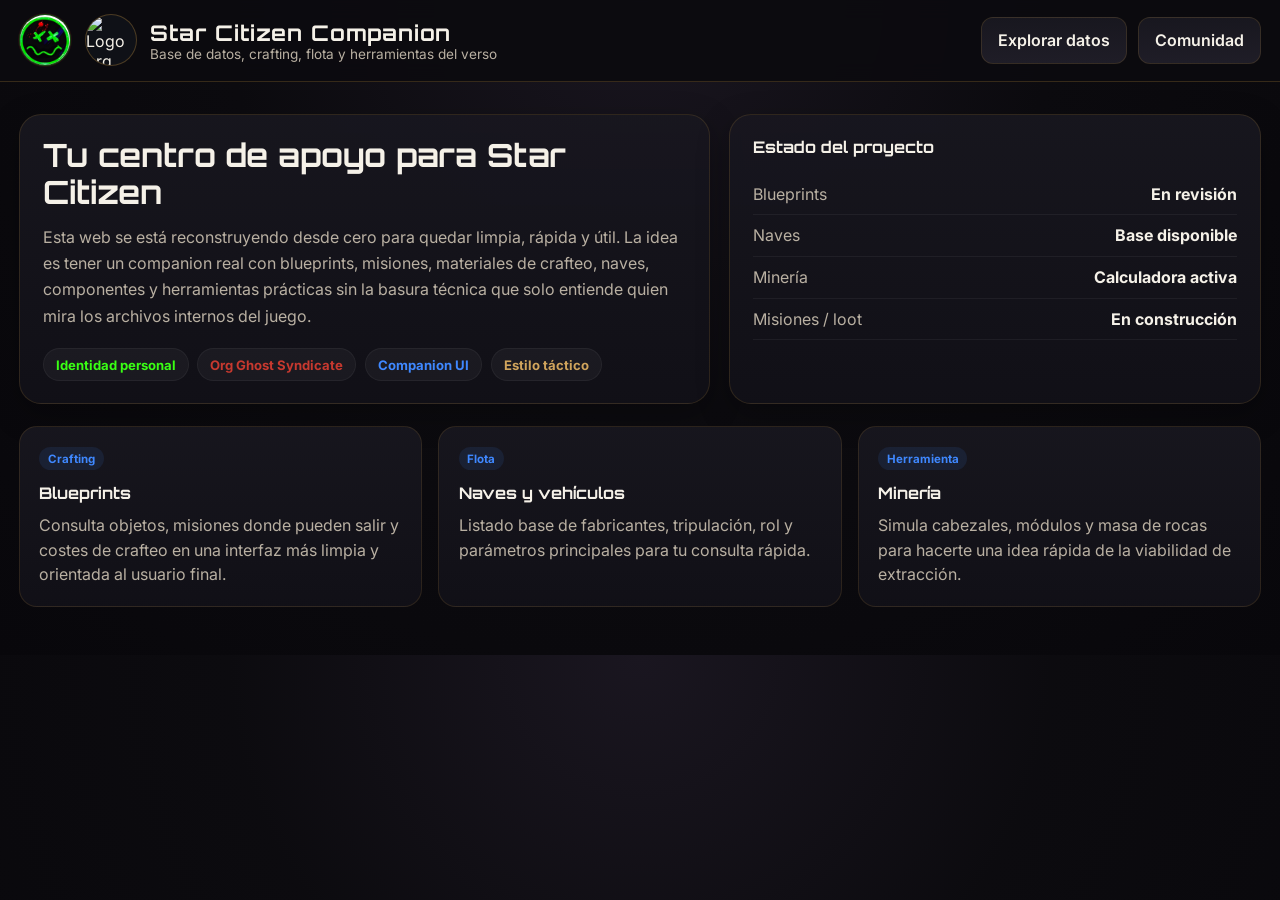
==== commit f1e8b9a7: "Añadido/Actualizado index.html" ====
--- a/index.html
+++ b/index.html
@@ -3,52 +3,300 @@
 <head>
   <meta charset="UTF-8">
   <meta name="viewport" content="width=device-width, initial-scale=1.0">
-  <title>TFUND0 // Star Citizen Hub</title>
-  <link href="https://fonts.googleapis.com/css2?family=Orbitron:wght@500;700&family=Inter:wght@400;500;600;700&display=swap" rel="stylesheet">
-  <link rel="stylesheet" href="theme.css">
+  <title>Star Citizen Companion</title>
+  <link href="https://fonts.googleapis.com/css2?family=Orbitron:wght@500;700;900&family=Inter:wght@400;500;600;700&display=swap" rel="stylesheet">
   <style>
-    .hero{padding:2rem 0 1rem 0}.hero h1{font-family:Orbitron,sans-serif;margin:0 0 .5rem 0}.hero p{color:var(--text-soft);max-width:760px}
-    .grid{display:grid;grid-template-columns:repeat(auto-fit,minmax(260px,1fr));gap:1rem;margin-top:1.5rem}
-    .card{padding:1.2rem;text-decoration:none;color:var(--text)}
-    .card:hover{border-color:var(--blue)}
-    .card h3{margin:.2rem 0 .5rem 0;font-family:Orbitron,sans-serif}.card p{color:var(--text-soft);margin:0}
-    .badge{display:inline-block;padding:.25rem .55rem;border-radius:999px;font-size:.75rem;font-weight:700;background:rgba(77,163,255,.14);color:var(--blue-2);margin-bottom:.8rem}
-    .links{display:flex;gap:.8rem;flex-wrap:wrap}
+    :root {
+      --bg: #0c0b0f;
+      --bg-soft: #14131a;
+      --panel: #18171f;
+      --panel-2: #1f1d27;
+      --border: #3b2d1d;
+      --text: #f5f1e8;
+      --text-soft: #b9b0a2;
+      --blue: #3f88ff;
+      --green: #39ff14;
+      --red: #c7392f;
+      --gold: #b9893b;
+      --gold-soft: #d0a45c;
+    }
+    * { box-sizing: border-box; }
+    body {
+      margin: 0;
+      font-family: Inter, sans-serif;
+      background: radial-gradient(circle at top, #1a1620 0%, var(--bg) 45%, #08070b 100%);
+      color: var(--text);
+    }
+    header {
+      position: sticky;
+      top: 0;
+      z-index: 20;
+      background: rgba(12, 11, 15, 0.94);
+      border-bottom: 1px solid rgba(185, 137, 59, 0.25);
+      backdrop-filter: blur(10px);
+    }
+    .topbar {
+      max-width: 1500px;
+      margin: 0 auto;
+      padding: 0.9rem 1.2rem;
+      display: flex;
+      align-items: center;
+      justify-content: space-between;
+      gap: 1rem;
+      flex-wrap: wrap;
+    }
+    .brand {
+      display: flex;
+      align-items: center;
+      gap: 0.85rem;
+    }
+    .brand img.logo-main {
+      width: 52px; height: 52px; border-radius: 50%; object-fit: cover;
+      border: 1px solid rgba(57,255,20,0.25);
+      box-shadow: 0 0 0 1px rgba(199,57,47,0.12);
+      background: #0f1117;
+    }
+    .brand img.logo-org {
+      width: 52px; height: 52px; border-radius: 50%; object-fit: cover;
+      border: 1px solid rgba(185,137,59,0.35);
+      background: #0f1117;
+    }
+    .title-wrap h1 {
+      margin: 0;
+      font-family: Orbitron, sans-serif;
+      font-size: 1.35rem;
+      letter-spacing: 1px;
+      color: var(--text);
+    }
+    .title-wrap .sub {
+      color: var(--text-soft);
+      font-size: 0.85rem;
+    }
+    .menu {
+      display: flex;
+      gap: 0.7rem;
+      flex-wrap: wrap;
+    }
+    details.menu-group {
+      position: relative;
+    }
+    details.menu-group > summary {
+      list-style: none;
+      cursor: pointer;
+      padding: 0.8rem 1rem;
+      border: 1px solid rgba(185,137,59,0.18);
+      border-radius: 12px;
+      background: linear-gradient(180deg, var(--panel) 0%, var(--panel-2) 100%);
+      color: var(--text);
+      font-weight: 600;
+      user-select: none;
+    }
+    details.menu-group > summary::-webkit-details-marker { display: none; }
+    details.menu-group[open] > summary {
+      border-color: rgba(63,136,255,0.35);
+      box-shadow: 0 0 0 1px rgba(63,136,255,0.08);
+    }
+    .dropdown {
+      position: absolute;
+      right: 0;
+      top: calc(100% + 0.5rem);
+      min-width: 240px;
+      background: #121119;
+      border: 1px solid rgba(185,137,59,0.18);
+      border-radius: 14px;
+      padding: 0.45rem;
+      box-shadow: 0 18px 40px rgba(0,0,0,0.35);
+    }
+    .dropdown a {
+      display: block;
+      text-decoration: none;
+      color: var(--text);
+      padding: 0.8rem 0.9rem;
+      border-radius: 10px;
+      font-size: 0.95rem;
+    }
+    .dropdown a:hover {
+      background: rgba(63,136,255,0.08);
+      color: white;
+    }
+    main {
+      max-width: 1500px;
+      margin: 0 auto;
+      padding: 2rem 1.2rem 3rem 1.2rem;
+    }
+    .hero {
+      display: grid;
+      grid-template-columns: 1.3fr 1fr;
+      gap: 1.2rem;
+      align-items: stretch;
+    }
+    .hero-card, .status-card {
+      border-radius: 22px;
+      padding: 1.4rem;
+      background: linear-gradient(180deg, rgba(24,23,31,0.95) 0%, rgba(17,16,23,0.98) 100%);
+      border: 1px solid rgba(185,137,59,0.18);
+      box-shadow: 0 10px 32px rgba(0,0,0,0.28);
+    }
+    .hero h2 {
+      margin: 0 0 0.8rem 0;
+      font-family: Orbitron, sans-serif;
+      font-size: 2rem;
+      line-height: 1.15;
+    }
+    .hero p {
+      color: var(--text-soft);
+      line-height: 1.65;
+      margin: 0;
+      max-width: 760px;
+    }
+    .accent-row {
+      display: flex;
+      gap: 0.55rem;
+      margin-top: 1.2rem;
+      flex-wrap: wrap;
+    }
+    .accent-chip {
+      padding: 0.45rem 0.75rem;
+      border-radius: 999px;
+      font-size: 0.82rem;
+      font-weight: 700;
+      background: rgba(255,255,255,0.04);
+      border: 1px solid rgba(255,255,255,0.05);
+    }
+    .chip-green { color: var(--green); }
+    .chip-red { color: var(--red); }
+    .chip-blue { color: var(--blue); }
+    .chip-gold { color: var(--gold-soft); }
+    .status-card h3 {
+      margin-top: 0;
+      font-family: Orbitron, sans-serif;
+      font-size: 1rem;
+    }
+    .status-line {
+      display: flex;
+      justify-content: space-between;
+      gap: 1rem;
+      padding: 0.65rem 0;
+      border-bottom: 1px solid rgba(255,255,255,0.05);
+      color: var(--text-soft);
+    }
+    .status-line strong { color: var(--text); }
+    .sections {
+      margin-top: 1.4rem;
+      display: grid;
+      grid-template-columns: repeat(auto-fit, minmax(280px, 1fr));
+      gap: 1rem;
+    }
+    .section-card {
+      text-decoration: none;
+      color: var(--text);
+      border-radius: 18px;
+      padding: 1.2rem;
+      background: linear-gradient(180deg, rgba(24,23,31,0.95) 0%, rgba(17,16,23,0.98) 100%);
+      border: 1px solid rgba(185,137,59,0.16);
+      transition: transform .18s ease, border-color .18s ease;
+    }
+    .section-card:hover {
+      transform: translateY(-2px);
+      border-color: rgba(63,136,255,0.32);
+    }
+    .section-card h3 {
+      margin: 0 0 0.6rem 0;
+      font-family: Orbitron, sans-serif;
+      font-size: 1rem;
+    }
+    .section-card p {
+      margin: 0;
+      color: var(--text-soft);
+      line-height: 1.55;
+    }
+    .section-card .tag {
+      display: inline-block;
+      margin-bottom: 0.8rem;
+      padding: 0.3rem 0.55rem;
+      border-radius: 999px;
+      font-size: 0.72rem;
+      font-weight: 700;
+      background: rgba(63,136,255,0.1);
+      color: var(--blue);
+    }
+    @media (max-width: 900px) {
+      .hero { grid-template-columns: 1fr; }
+      .dropdown { position: static; margin-top: 0.5rem; }
+    }
   </style>
 </head>
 <body>
-<header class="site-header">
-  <div class="brand-wrap">
-    <img src="logo.jpg" class="brand-logo" alt="TFUNDO logo">
-    <div class="brand-title">TFUND<span>0</span> // Datacenter</div>
-  </div>
-  <div class="links">
-    <a class="top-link" href="#">Discord</a>
-    <a class="top-link" href="#">YouTube</a>
-  </div>
-</header>
-<main class="page">
-  <section class="hero">
-    <h1>Centro de datos de Star Citizen</h1>
-    <p>Selecciona el módulo que quieres consultar. Estamos construyendo una base de datos real extraída del juego para blueprints, misiones, naves, armas, armaduras y minería.</p>
-  </section>
-  <section class="grid">
-    <a class="panel-card card" href="BaseDatos_Interactiva.html">
-      <span class="badge">Operativo</span>
-      <h3>Naves y vehículos</h3>
-      <p>Datos de flota, fabricantes, tripulación y parámetros básicos.</p>
-    </a>
-    <a class="panel-card card" href="BaseDatos_Blueprints.html">
-      <span class="badge">Operativo</span>
-      <h3>Blueprints</h3>
-      <p>Objetos, misiones, costes de crafteo y catálogo en construcción.</p>
-    </a>
-    <a class="panel-card card" href="Mining_Calculator.html">
-      <span class="badge">Operativo</span>
-      <h3>Minería</h3>
-      <p>Calculadora interactiva de cabezales, módulos y rocas.</p>
-    </a>
-  </section>
-</main>
+  <header>
+    <div class="topbar">
+      <div class="brand">
+        <img src="logo.jpg" alt="Logo personal" class="logo-main">
+        <img src="org_logo.jpg" alt="Logo org" class="logo-org">
+        <div class="title-wrap">
+          <h1>Star Citizen Companion</h1>
+          <div class="sub">Base de datos, crafting, flota y herramientas del verso</div>
+        </div>
+      </div>
+      <nav class="menu">
+        <details class="menu-group">
+          <summary>Explorar datos</summary>
+          <div class="dropdown">
+            <a href="BaseDatos_Blueprints.html">Blueprints y crafting</a>
+            <a href="BaseDatos_Interactiva.html">Naves y vehículos</a>
+            <a href="Mining_Calculator.html">Herramienta de minería</a>
+          </div>
+        </details>
+        <details class="menu-group">
+          <summary>Comunidad</summary>
+          <div class="dropdown">
+            <a href="#">Discord</a>
+            <a href="#">YouTube</a>
+          </div>
+        </details>
+      </nav>
+    </div>
+  </header>
+
+  <main>
+    <section class="hero">
+      <div class="hero-card">
+        <h2>Tu centro de apoyo para Star Citizen</h2>
+        <p>
+          Esta web se está reconstruyendo desde cero para quedar limpia, rápida y útil. La idea es tener un companion real con blueprints, misiones, materiales de crafteo, naves, componentes y herramientas prácticas sin la basura técnica que solo entiende quien mira los archivos internos del juego.
+        </p>
+        <div class="accent-row">
+          <span class="accent-chip chip-green">Identidad personal</span>
+          <span class="accent-chip chip-red">Org Ghost Syndicate</span>
+          <span class="accent-chip chip-blue">Companion UI</span>
+          <span class="accent-chip chip-gold">Estilo táctico</span>
+        </div>
+      </div>
+      <div class="status-card">
+        <h3>Estado del proyecto</h3>
+        <div class="status-line"><span>Blueprints</span><strong>En revisión</strong></div>
+        <div class="status-line"><span>Naves</span><strong>Base disponible</strong></div>
+        <div class="status-line"><span>Minería</span><strong>Calculadora activa</strong></div>
+        <div class="status-line"><span>Misiones / loot</span><strong>En construcción</strong></div>
+      </div>
+    </section>
+
+    <section class="sections">
+      <a class="section-card" href="BaseDatos_Blueprints.html">
+        <span class="tag">Crafting</span>
+        <h3>Blueprints</h3>
+        <p>Consulta objetos, misiones donde pueden salir y costes de crafteo en una interfaz más limpia y orientada al usuario final.</p>
+      </a>
+      <a class="section-card" href="BaseDatos_Interactiva.html">
+        <span class="tag">Flota</span>
+        <h3>Naves y vehículos</h3>
+        <p>Listado base de fabricantes, tripulación, rol y parámetros principales para tu consulta rápida.</p>
+      </a>
+      <a class="section-card" href="Mining_Calculator.html">
+        <span class="tag">Herramienta</span>
+        <h3>Minería</h3>
+        <p>Simula cabezales, módulos y masa de rocas para hacerte una idea rápida de la viabilidad de extracción.</p>
+      </a>
+    </section>
+  </main>
 </body>
 </html>
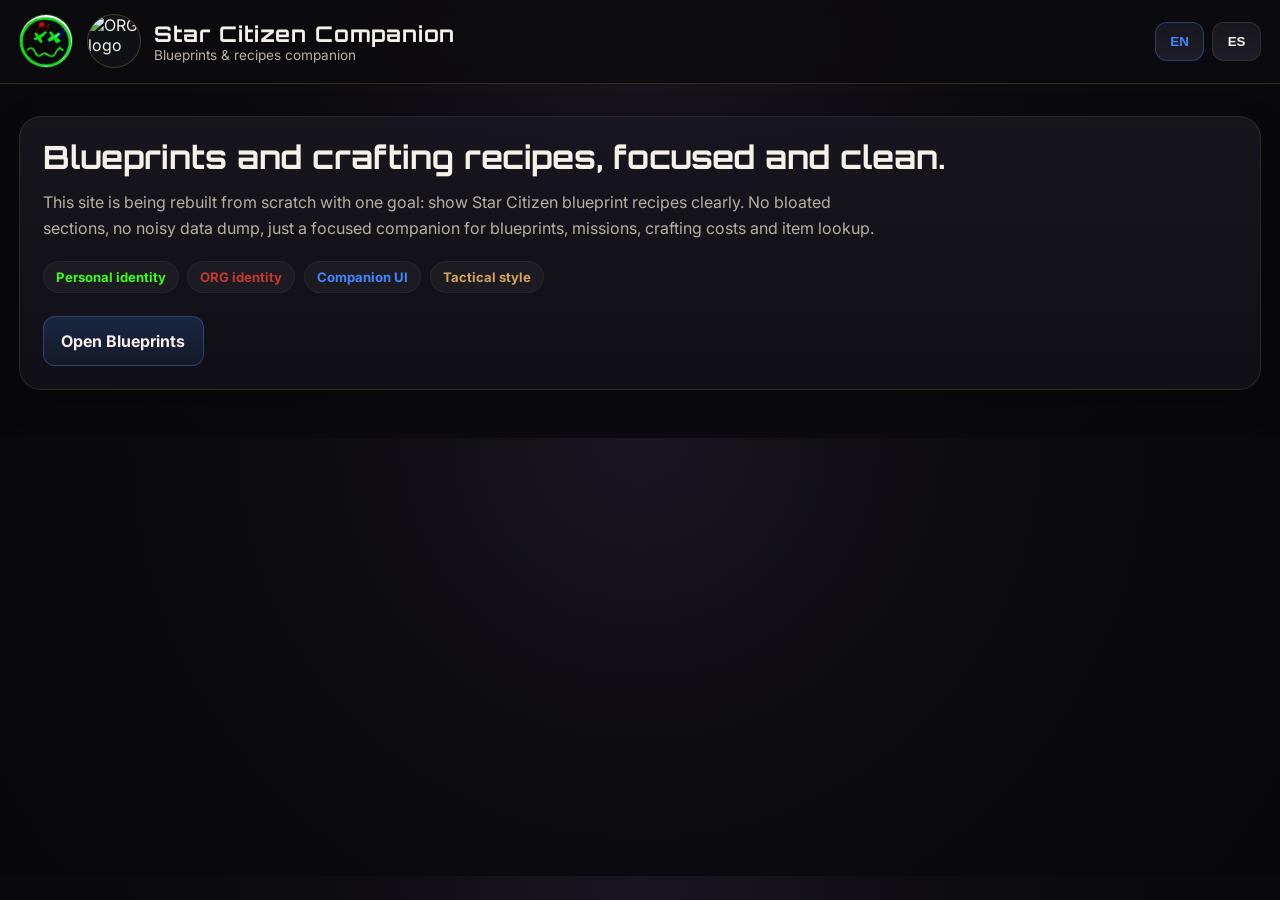
==== commit 2b7e9c44: "Añadido/Actualizado index.html" ====
--- a/index.html
+++ b/index.html
@@ -1,5 +1,5 @@
 <!DOCTYPE html>
-<html lang="es">
+<html lang="en">
 <head>
   <meta charset="UTF-8">
   <meta name="viewport" content="width=device-width, initial-scale=1.0">
@@ -21,282 +21,87 @@
       --gold-soft: #d0a45c;
     }
     * { box-sizing: border-box; }
-    body {
-      margin: 0;
-      font-family: Inter, sans-serif;
-      background: radial-gradient(circle at top, #1a1620 0%, var(--bg) 45%, #08070b 100%);
-      color: var(--text);
-    }
-    header {
-      position: sticky;
-      top: 0;
-      z-index: 20;
-      background: rgba(12, 11, 15, 0.94);
-      border-bottom: 1px solid rgba(185, 137, 59, 0.25);
-      backdrop-filter: blur(10px);
-    }
-    .topbar {
-      max-width: 1500px;
-      margin: 0 auto;
-      padding: 0.9rem 1.2rem;
-      display: flex;
-      align-items: center;
-      justify-content: space-between;
-      gap: 1rem;
-      flex-wrap: wrap;
-    }
-    .brand {
-      display: flex;
-      align-items: center;
-      gap: 0.85rem;
-    }
-    .brand img.logo-main {
-      width: 52px; height: 52px; border-radius: 50%; object-fit: cover;
-      border: 1px solid rgba(57,255,20,0.25);
-      box-shadow: 0 0 0 1px rgba(199,57,47,0.12);
-      background: #0f1117;
-    }
-    .brand img.logo-org {
-      width: 52px; height: 52px; border-radius: 50%; object-fit: cover;
-      border: 1px solid rgba(185,137,59,0.35);
-      background: #0f1117;
-    }
-    .title-wrap h1 {
-      margin: 0;
-      font-family: Orbitron, sans-serif;
-      font-size: 1.35rem;
-      letter-spacing: 1px;
-      color: var(--text);
-    }
-    .title-wrap .sub {
-      color: var(--text-soft);
-      font-size: 0.85rem;
-    }
-    .menu {
-      display: flex;
-      gap: 0.7rem;
-      flex-wrap: wrap;
-    }
-    details.menu-group {
-      position: relative;
-    }
-    details.menu-group > summary {
-      list-style: none;
-      cursor: pointer;
-      padding: 0.8rem 1rem;
-      border: 1px solid rgba(185,137,59,0.18);
-      border-radius: 12px;
-      background: linear-gradient(180deg, var(--panel) 0%, var(--panel-2) 100%);
-      color: var(--text);
-      font-weight: 600;
-      user-select: none;
-    }
-    details.menu-group > summary::-webkit-details-marker { display: none; }
-    details.menu-group[open] > summary {
-      border-color: rgba(63,136,255,0.35);
-      box-shadow: 0 0 0 1px rgba(63,136,255,0.08);
-    }
-    .dropdown {
-      position: absolute;
-      right: 0;
-      top: calc(100% + 0.5rem);
-      min-width: 240px;
-      background: #121119;
-      border: 1px solid rgba(185,137,59,0.18);
-      border-radius: 14px;
-      padding: 0.45rem;
-      box-shadow: 0 18px 40px rgba(0,0,0,0.35);
-    }
-    .dropdown a {
-      display: block;
-      text-decoration: none;
-      color: var(--text);
-      padding: 0.8rem 0.9rem;
-      border-radius: 10px;
-      font-size: 0.95rem;
-    }
-    .dropdown a:hover {
-      background: rgba(63,136,255,0.08);
-      color: white;
-    }
-    main {
-      max-width: 1500px;
-      margin: 0 auto;
-      padding: 2rem 1.2rem 3rem 1.2rem;
-    }
-    .hero {
-      display: grid;
-      grid-template-columns: 1.3fr 1fr;
-      gap: 1.2rem;
-      align-items: stretch;
-    }
-    .hero-card, .status-card {
-      border-radius: 22px;
-      padding: 1.4rem;
-      background: linear-gradient(180deg, rgba(24,23,31,0.95) 0%, rgba(17,16,23,0.98) 100%);
-      border: 1px solid rgba(185,137,59,0.18);
-      box-shadow: 0 10px 32px rgba(0,0,0,0.28);
-    }
-    .hero h2 {
-      margin: 0 0 0.8rem 0;
-      font-family: Orbitron, sans-serif;
-      font-size: 2rem;
-      line-height: 1.15;
-    }
-    .hero p {
-      color: var(--text-soft);
-      line-height: 1.65;
-      margin: 0;
-      max-width: 760px;
-    }
-    .accent-row {
-      display: flex;
-      gap: 0.55rem;
-      margin-top: 1.2rem;
-      flex-wrap: wrap;
-    }
-    .accent-chip {
-      padding: 0.45rem 0.75rem;
-      border-radius: 999px;
-      font-size: 0.82rem;
-      font-weight: 700;
-      background: rgba(255,255,255,0.04);
-      border: 1px solid rgba(255,255,255,0.05);
-    }
-    .chip-green { color: var(--green); }
-    .chip-red { color: var(--red); }
-    .chip-blue { color: var(--blue); }
-    .chip-gold { color: var(--gold-soft); }
-    .status-card h3 {
-      margin-top: 0;
-      font-family: Orbitron, sans-serif;
-      font-size: 1rem;
-    }
-    .status-line {
-      display: flex;
-      justify-content: space-between;
-      gap: 1rem;
-      padding: 0.65rem 0;
-      border-bottom: 1px solid rgba(255,255,255,0.05);
-      color: var(--text-soft);
-    }
-    .status-line strong { color: var(--text); }
-    .sections {
-      margin-top: 1.4rem;
-      display: grid;
-      grid-template-columns: repeat(auto-fit, minmax(280px, 1fr));
-      gap: 1rem;
-    }
-    .section-card {
-      text-decoration: none;
-      color: var(--text);
-      border-radius: 18px;
-      padding: 1.2rem;
-      background: linear-gradient(180deg, rgba(24,23,31,0.95) 0%, rgba(17,16,23,0.98) 100%);
-      border: 1px solid rgba(185,137,59,0.16);
-      transition: transform .18s ease, border-color .18s ease;
-    }
-    .section-card:hover {
-      transform: translateY(-2px);
-      border-color: rgba(63,136,255,0.32);
-    }
-    .section-card h3 {
-      margin: 0 0 0.6rem 0;
-      font-family: Orbitron, sans-serif;
-      font-size: 1rem;
-    }
-    .section-card p {
-      margin: 0;
-      color: var(--text-soft);
-      line-height: 1.55;
-    }
-    .section-card .tag {
-      display: inline-block;
-      margin-bottom: 0.8rem;
-      padding: 0.3rem 0.55rem;
-      border-radius: 999px;
-      font-size: 0.72rem;
-      font-weight: 700;
-      background: rgba(63,136,255,0.1);
-      color: var(--blue);
-    }
-    @media (max-width: 900px) {
-      .hero { grid-template-columns: 1fr; }
-      .dropdown { position: static; margin-top: 0.5rem; }
-    }
+    body { margin:0; font-family: Inter, sans-serif; background: radial-gradient(circle at top, #1a1620 0%, var(--bg) 45%, #08070b 100%); color: var(--text); }
+    header { position: sticky; top:0; z-index:10; background: rgba(12,11,15,.94); border-bottom:1px solid rgba(185,137,59,.25); backdrop-filter: blur(10px); }
+    .topbar { max-width: 1400px; margin:0 auto; padding:.9rem 1.2rem; display:flex; align-items:center; justify-content:space-between; gap:1rem; flex-wrap:wrap; }
+    .brand { display:flex; align-items:center; gap:.85rem; }
+    .brand img { width:54px; height:54px; border-radius:50%; object-fit:cover; background:#0f1117; }
+    .brand img.logo-main { border:1px solid rgba(57,255,20,.25); }
+    .brand img.logo-org { border:1px solid rgba(185,137,59,.35); }
+    .title-wrap h1 { margin:0; font-family: Orbitron, sans-serif; font-size:1.35rem; letter-spacing:1px; color:var(--text); }
+    .title-wrap .sub { color: var(--text-soft); font-size:.85rem; }
+    .lang-switch { display:flex; gap:.5rem; align-items:center; }
+    .lang-switch button { background: linear-gradient(180deg, var(--panel) 0%, var(--panel-2) 100%); border:1px solid rgba(185,137,59,.18); color:var(--text); padding:.7rem .9rem; border-radius:12px; cursor:pointer; font-weight:600; }
+    .lang-switch button.active { border-color: rgba(63,136,255,.35); color: var(--blue); }
+    main { max-width: 1400px; margin:0 auto; padding:2rem 1.2rem 3rem 1.2rem; }
+    .hero { border-radius:22px; padding:1.4rem; background: linear-gradient(180deg, rgba(24,23,31,.95) 0%, rgba(17,16,23,.98) 100%); border:1px solid rgba(185,137,59,.18); box-shadow:0 10px 32px rgba(0,0,0,.28); }
+    .hero h2 { margin:0 0 .8rem 0; font-family: Orbitron, sans-serif; font-size:2rem; line-height:1.15; }
+    .hero p { color: var(--text-soft); line-height:1.65; margin:0; max-width: 840px; }
+    .accent-row { display:flex; gap:.55rem; margin-top:1.2rem; flex-wrap:wrap; }
+    .accent-chip { padding:.45rem .75rem; border-radius:999px; font-size:.82rem; font-weight:700; background: rgba(255,255,255,.04); border:1px solid rgba(255,255,255,.05); }
+    .chip-green { color: var(--green); } .chip-red { color: var(--red); } .chip-blue { color: var(--blue); } .chip-gold { color: var(--gold-soft); }
+    .cta { margin-top:1.4rem; display:flex; gap:1rem; flex-wrap:wrap; }
+    .btn { text-decoration:none; padding:.9rem 1.1rem; border-radius:12px; font-weight:700; }
+    .btn-primary { background: linear-gradient(180deg, rgba(63,136,255,.18) 0%, rgba(63,136,255,.08) 100%); border:1px solid rgba(63,136,255,.35); color: var(--text); }
+    .btn-secondary { background: linear-gradient(180deg, rgba(185,137,59,.18) 0%, rgba(185,137,59,.08) 100%); border:1px solid rgba(185,137,59,.28); color: var(--text); }
   </style>
 </head>
 <body>
   <header>
     <div class="topbar">
       <div class="brand">
-        <img src="logo.jpg" alt="Logo personal" class="logo-main">
-        <img src="org_logo.jpg" alt="Logo org" class="logo-org">
+        <img src="logo.jpg" alt="Personal logo" class="logo-main">
+        <img src="org_logo.jpg" alt="ORG logo" class="logo-org">
         <div class="title-wrap">
           <h1>Star Citizen Companion</h1>
-          <div class="sub">Base de datos, crafting, flota y herramientas del verso</div>
+          <div class="sub" id="subtitle">Blueprints & recipes companion</div>
         </div>
       </div>
-      <nav class="menu">
-        <details class="menu-group">
-          <summary>Explorar datos</summary>
-          <div class="dropdown">
-            <a href="BaseDatos_Blueprints.html">Blueprints y crafting</a>
-            <a href="BaseDatos_Interactiva.html">Naves y vehículos</a>
-            <a href="Mining_Calculator.html">Herramienta de minería</a>
-          </div>
-        </details>
-        <details class="menu-group">
-          <summary>Comunidad</summary>
-          <div class="dropdown">
-            <a href="#">Discord</a>
-            <a href="#">YouTube</a>
-          </div>
-        </details>
-      </nav>
+      <div class="lang-switch">
+        <button id="lang-en" class="active" onclick="setLang('en')">EN</button>
+        <button id="lang-es" onclick="setLang('es')">ES</button>
+      </div>
     </div>
   </header>
-
   <main>
     <section class="hero">
-      <div class="hero-card">
-        <h2>Tu centro de apoyo para Star Citizen</h2>
-        <p>
-          Esta web se está reconstruyendo desde cero para quedar limpia, rápida y útil. La idea es tener un companion real con blueprints, misiones, materiales de crafteo, naves, componentes y herramientas prácticas sin la basura técnica que solo entiende quien mira los archivos internos del juego.
-        </p>
-        <div class="accent-row">
-          <span class="accent-chip chip-green">Identidad personal</span>
-          <span class="accent-chip chip-red">Org Ghost Syndicate</span>
-          <span class="accent-chip chip-blue">Companion UI</span>
-          <span class="accent-chip chip-gold">Estilo táctico</span>
-        </div>
+      <h2 id="hero-title">Blueprints and crafting recipes, focused and clean.</h2>
+      <p id="hero-text">This site is being rebuilt from scratch with one goal: show Star Citizen blueprint recipes clearly. No bloated sections, no noisy data dump, just a focused companion for blueprints, missions, crafting costs and item lookup.</p>
+      <div class="accent-row">
+        <span class="accent-chip chip-green">Personal identity</span>
+        <span class="accent-chip chip-red">ORG identity</span>
+        <span class="accent-chip chip-blue">Companion UI</span>
+        <span class="accent-chip chip-gold">Tactical style</span>
       </div>
-      <div class="status-card">
-        <h3>Estado del proyecto</h3>
-        <div class="status-line"><span>Blueprints</span><strong>En revisión</strong></div>
-        <div class="status-line"><span>Naves</span><strong>Base disponible</strong></div>
-        <div class="status-line"><span>Minería</span><strong>Calculadora activa</strong></div>
-        <div class="status-line"><span>Misiones / loot</span><strong>En construcción</strong></div>
+      <div class="cta">
+        <a class="btn btn-primary" href="BaseDatos_Blueprints.html" id="cta-main">Open Blueprints</a>
       </div>
     </section>
-
-    <section class="sections">
-      <a class="section-card" href="BaseDatos_Blueprints.html">
-        <span class="tag">Crafting</span>
-        <h3>Blueprints</h3>
-        <p>Consulta objetos, misiones donde pueden salir y costes de crafteo en una interfaz más limpia y orientada al usuario final.</p>
-      </a>
-      <a class="section-card" href="BaseDatos_Interactiva.html">
-        <span class="tag">Flota</span>
-        <h3>Naves y vehículos</h3>
-        <p>Listado base de fabricantes, tripulación, rol y parámetros principales para tu consulta rápida.</p>
-      </a>
-      <a class="section-card" href="Mining_Calculator.html">
-        <span class="tag">Herramienta</span>
-        <h3>Minería</h3>
-        <p>Simula cabezales, módulos y masa de rocas para hacerte una idea rápida de la viabilidad de extracción.</p>
-      </a>
-    </section>
   </main>
+  <script>
+    const i18n = {
+      en: {
+        subtitle: 'Blueprints & recipes companion',
+        heroTitle: 'Blueprints and crafting recipes, focused and clean.',
+        heroText: 'This site is being rebuilt from scratch with one goal: show Star Citizen blueprint recipes clearly. No bloated sections, no noisy data dump, just a focused companion for blueprints, missions, crafting costs and item lookup.',
+        cta: 'Open Blueprints'
+      },
+      es: {
+        subtitle: 'Compañero de blueprints y recetas',
+        heroTitle: 'Blueprints y recetas de crafteo, claras y sin ruido.',
+        heroText: 'Esta web se está rehaciendo desde cero con un único objetivo: mostrar claramente las recipes de blueprints de Star Citizen. Sin secciones infladas, sin basura técnica, solo un companion centrado en blueprints, misiones, costes de crafteo y búsqueda de objetos.',
+        cta: 'Abrir Blueprints'
+      }
+    };
+    function setLang(lang){
+      document.getElementById('subtitle').textContent = i18n[lang].subtitle;
+      document.getElementById('hero-title').textContent = i18n[lang].heroTitle;
+      document.getElementById('hero-text').textContent = i18n[lang].heroText;
+      document.getElementById('cta-main').textContent = i18n[lang].cta;
+      document.getElementById('lang-en').classList.toggle('active', lang==='en');
+      document.getElementById('lang-es').classList.toggle('active', lang==='es');
+      document.documentElement.lang = lang === 'es' ? 'es' : 'en';
+    }
+  </script>
 </body>
 </html>
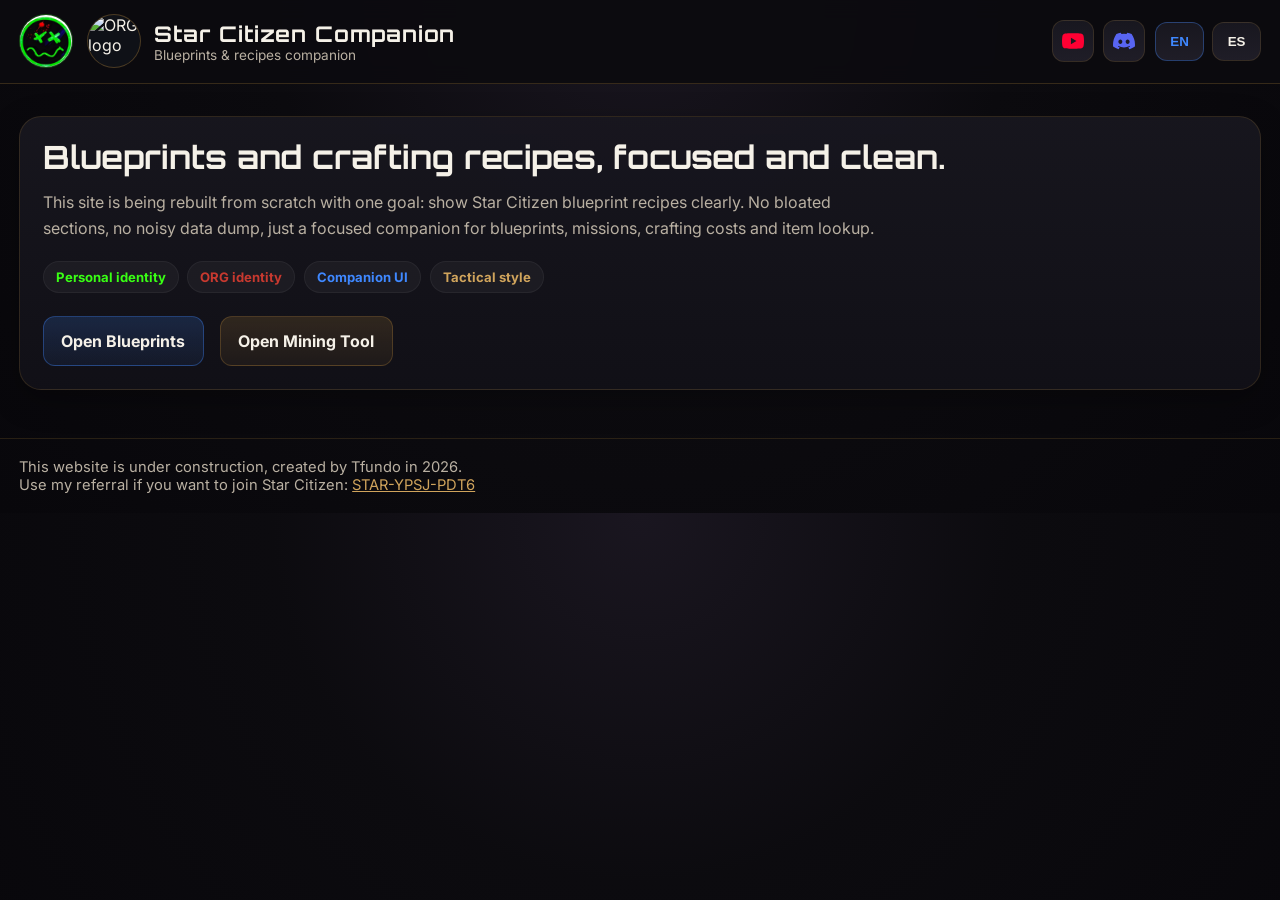
==== commit dcd05a5b: "Añadido/Actualizado index.html" ====
--- a/index.html
+++ b/index.html
@@ -6,44 +6,15 @@
   <title>Star Citizen Companion</title>
   <link href="https://fonts.googleapis.com/css2?family=Orbitron:wght@500;700;900&family=Inter:wght@400;500;600;700&display=swap" rel="stylesheet">
   <style>
-    :root {
-      --bg: #0c0b0f;
-      --bg-soft: #14131a;
-      --panel: #18171f;
-      --panel-2: #1f1d27;
-      --border: #3b2d1d;
-      --text: #f5f1e8;
-      --text-soft: #b9b0a2;
-      --blue: #3f88ff;
-      --green: #39ff14;
-      --red: #c7392f;
-      --gold: #b9893b;
-      --gold-soft: #d0a45c;
-    }
-    * { box-sizing: border-box; }
-    body { margin:0; font-family: Inter, sans-serif; background: radial-gradient(circle at top, #1a1620 0%, var(--bg) 45%, #08070b 100%); color: var(--text); }
-    header { position: sticky; top:0; z-index:10; background: rgba(12,11,15,.94); border-bottom:1px solid rgba(185,137,59,.25); backdrop-filter: blur(10px); }
-    .topbar { max-width: 1400px; margin:0 auto; padding:.9rem 1.2rem; display:flex; align-items:center; justify-content:space-between; gap:1rem; flex-wrap:wrap; }
-    .brand { display:flex; align-items:center; gap:.85rem; }
-    .brand img { width:54px; height:54px; border-radius:50%; object-fit:cover; background:#0f1117; }
-    .brand img.logo-main { border:1px solid rgba(57,255,20,.25); }
-    .brand img.logo-org { border:1px solid rgba(185,137,59,.35); }
-    .title-wrap h1 { margin:0; font-family: Orbitron, sans-serif; font-size:1.35rem; letter-spacing:1px; color:var(--text); }
-    .title-wrap .sub { color: var(--text-soft); font-size:.85rem; }
-    .lang-switch { display:flex; gap:.5rem; align-items:center; }
-    .lang-switch button { background: linear-gradient(180deg, var(--panel) 0%, var(--panel-2) 100%); border:1px solid rgba(185,137,59,.18); color:var(--text); padding:.7rem .9rem; border-radius:12px; cursor:pointer; font-weight:600; }
-    .lang-switch button.active { border-color: rgba(63,136,255,.35); color: var(--blue); }
-    main { max-width: 1400px; margin:0 auto; padding:2rem 1.2rem 3rem 1.2rem; }
-    .hero { border-radius:22px; padding:1.4rem; background: linear-gradient(180deg, rgba(24,23,31,.95) 0%, rgba(17,16,23,.98) 100%); border:1px solid rgba(185,137,59,.18); box-shadow:0 10px 32px rgba(0,0,0,.28); }
-    .hero h2 { margin:0 0 .8rem 0; font-family: Orbitron, sans-serif; font-size:2rem; line-height:1.15; }
-    .hero p { color: var(--text-soft); line-height:1.65; margin:0; max-width: 840px; }
-    .accent-row { display:flex; gap:.55rem; margin-top:1.2rem; flex-wrap:wrap; }
-    .accent-chip { padding:.45rem .75rem; border-radius:999px; font-size:.82rem; font-weight:700; background: rgba(255,255,255,.04); border:1px solid rgba(255,255,255,.05); }
-    .chip-green { color: var(--green); } .chip-red { color: var(--red); } .chip-blue { color: var(--blue); } .chip-gold { color: var(--gold-soft); }
-    .cta { margin-top:1.4rem; display:flex; gap:1rem; flex-wrap:wrap; }
-    .btn { text-decoration:none; padding:.9rem 1.1rem; border-radius:12px; font-weight:700; }
-    .btn-primary { background: linear-gradient(180deg, rgba(63,136,255,.18) 0%, rgba(63,136,255,.08) 100%); border:1px solid rgba(63,136,255,.35); color: var(--text); }
-    .btn-secondary { background: linear-gradient(180deg, rgba(185,137,59,.18) 0%, rgba(185,137,59,.08) 100%); border:1px solid rgba(185,137,59,.28); color: var(--text); }
+    :root { --bg:#0c0b0f; --panel:#18171f; --panel-2:#1f1d27; --border:#3b2d1d; --text:#f5f1e8; --text-soft:#b9b0a2; --blue:#3f88ff; --green:#39ff14; --red:#c7392f; --gold:#b9893b; --gold-soft:#d0a45c; }
+    *{box-sizing:border-box} body{margin:0;font-family:Inter,sans-serif;background:radial-gradient(circle at top,#1a1620 0%,var(--bg) 45%,#08070b 100%);color:var(--text)}
+    header{position:sticky;top:0;z-index:10;background:rgba(12,11,15,.94);border-bottom:1px solid rgba(185,137,59,.25);backdrop-filter:blur(10px)}
+    .topbar{max-width:1400px;margin:0 auto;padding:.9rem 1.2rem;display:flex;align-items:center;justify-content:space-between;gap:1rem;flex-wrap:wrap}.brand{display:flex;align-items:center;gap:.85rem}.brand img{width:54px;height:54px;border-radius:50%;object-fit:cover;background:#0f1117}.logo-main{border:1px solid rgba(57,255,20,.25)}.logo-org{border:1px solid rgba(185,137,59,.35)}.title-wrap h1{margin:0;font-family:Orbitron,sans-serif;font-size:1.35rem;letter-spacing:1px;color:var(--text)}.title-wrap .sub{color:var(--text-soft);font-size:.85rem}.right-zone{display:flex;gap:.6rem;align-items:center;flex-wrap:wrap}.lang-switch{display:flex;gap:.5rem;align-items:center}.lang-switch button{background:linear-gradient(180deg,var(--panel) 0%,var(--panel-2) 100%);border:1px solid rgba(185,137,59,.18);color:var(--text);padding:.7rem .9rem;border-radius:12px;cursor:pointer;font-weight:600}.lang-switch button.active{border-color:rgba(63,136,255,.35);color:var(--blue)}
+    .social-link{display:inline-flex;align-items:center;justify-content:center;width:42px;height:42px;border-radius:12px;text-decoration:none;border:1px solid rgba(185,137,59,.18);background:linear-gradient(180deg,var(--panel) 0%,var(--panel-2) 100%)}
+    .social-link svg{width:22px;height:22px}.social-link.discord svg{fill:#5865F2}.social-link.youtube svg{fill:#FF0033}
+    main{max-width:1400px;margin:0 auto;padding:2rem 1.2rem 3rem 1.2rem}.hero{border-radius:22px;padding:1.4rem;background:linear-gradient(180deg,rgba(24,23,31,.95) 0%,rgba(17,16,23,.98) 100%);border:1px solid rgba(185,137,59,.18);box-shadow:0 10px 32px rgba(0,0,0,.28)}.hero h2{margin:0 0 .8rem 0;font-family:Orbitron,sans-serif;font-size:2rem;line-height:1.15}.hero p{color:var(--text-soft);line-height:1.65;margin:0;max-width:840px}.accent-row{display:flex;gap:.55rem;margin-top:1.2rem;flex-wrap:wrap}.accent-chip{padding:.45rem .75rem;border-radius:999px;font-size:.82rem;font-weight:700;background:rgba(255,255,255,.04);border:1px solid rgba(255,255,255,.05)}.chip-green{color:var(--green)} .chip-red{color:var(--red)} .chip-blue{color:var(--blue)} .chip-gold{color:var(--gold-soft)}
+    .cta{margin-top:1.4rem;display:flex;gap:1rem;flex-wrap:wrap}.btn{text-decoration:none;padding:.9rem 1.1rem;border-radius:12px;font-weight:700}.btn-primary{background:linear-gradient(180deg,rgba(63,136,255,.18) 0%,rgba(63,136,255,.08) 100%);border:1px solid rgba(63,136,255,.35);color:var(--text)}.btn-secondary{background:linear-gradient(180deg,rgba(185,137,59,.18) 0%,rgba(185,137,59,.08) 100%);border:1px solid rgba(185,137,59,.28);color:var(--text)}
+    footer{max-width:1400px;margin:0 auto;padding:1.2rem;color:var(--text-soft);font-size:.92rem;border-top:1px solid rgba(185,137,59,.18)} footer a{color:var(--gold-soft)}
   </style>
 </head>
 <body>
@@ -57,9 +28,14 @@
           <div class="sub" id="subtitle">Blueprints & recipes companion</div>
         </div>
       </div>
-      <div class="lang-switch">
-        <button id="lang-en" class="active" onclick="setLang('en')">EN</button>
-        <button id="lang-es" onclick="setLang('es')">ES</button>
+      <div class="right-zone">
+        <a class="social-link youtube" href="https://www.youtube.com/@tfundo" target="_blank" rel="noopener" aria-label="YouTube">
+          <svg viewBox="0 0 24 24"><path d="M23.498 6.186a2.997 2.997 0 0 0-2.11-2.12C19.51 3.56 12 3.56 12 3.56s-7.51 0-9.388.506a2.997 2.997 0 0 0-2.11 2.12A31.2 31.2 0 0 0 0 12a31.2 31.2 0 0 0 .502 5.814 2.997 2.997 0 0 0 2.11 2.12c1.878.506 9.388.506 9.388.506s7.51 0 9.388-.506a2.997 2.997 0 0 0 2.11-2.12A31.2 31.2 0 0 0 24 12a31.2 31.2 0 0 0-.502-5.814zM9.75 15.568V8.432L15.818 12 9.75 15.568z"/></svg>
+        </a>
+        <a class="social-link discord" href="https://discord.com/invite/Ktfnbmj5s7" target="_blank" rel="noopener" aria-label="Discord">
+          <svg viewBox="0 0 24 24"><path d="M20.317 4.369A19.791 19.791 0 0 0 15.47 3c-.21.375-.444.88-.608 1.28a18.27 18.27 0 0 0-5.724 0A12.64 12.64 0 0 0 8.53 3a19.736 19.736 0 0 0-4.847 1.369C.533 9.01-.32 13.536.099 18.002A19.9 19.9 0 0 0 6.05 21c.483-.657.913-1.35 1.286-2.076-.708-.27-1.38-.602-2.01-.988.168-.123.333-.252.492-.385a13.86 13.86 0 0 0 12.364 0c.16.133.324.262.492.385-.63.386-1.303.718-2.012.988.373.726.804 1.419 1.287 2.076A19.867 19.867 0 0 0 23.9 18c.492-5.177-.84-9.663-3.583-13.631zM8.02 15.331c-1.183 0-2.157-1.085-2.157-2.419 0-1.334.955-2.419 2.157-2.419 1.212 0 2.175 1.095 2.157 2.419 0 1.334-.955 2.419-2.157 2.419zm7.96 0c-1.184 0-2.157-1.085-2.157-2.419 0-1.334.955-2.419 2.157-2.419 1.212 0 2.175 1.095 2.157 2.419 0 1.334-.945 2.419-2.157 2.419z"/></svg>
+        </a>
+        <div class="lang-switch"><button id="lang-en" class="active" onclick="setLang('en')">EN</button><button id="lang-es" onclick="setLang('es')">ES</button></div>
       </div>
     </div>
   </header>
@@ -67,41 +43,19 @@
     <section class="hero">
       <h2 id="hero-title">Blueprints and crafting recipes, focused and clean.</h2>
       <p id="hero-text">This site is being rebuilt from scratch with one goal: show Star Citizen blueprint recipes clearly. No bloated sections, no noisy data dump, just a focused companion for blueprints, missions, crafting costs and item lookup.</p>
-      <div class="accent-row">
-        <span class="accent-chip chip-green">Personal identity</span>
-        <span class="accent-chip chip-red">ORG identity</span>
-        <span class="accent-chip chip-blue">Companion UI</span>
-        <span class="accent-chip chip-gold">Tactical style</span>
-      </div>
-      <div class="cta">
-        <a class="btn btn-primary" href="BaseDatos_Blueprints.html" id="cta-main">Open Blueprints</a>
-      </div>
+      <div class="accent-row"><span class="accent-chip chip-green">Personal identity</span><span class="accent-chip chip-red">ORG identity</span><span class="accent-chip chip-blue">Companion UI</span><span class="accent-chip chip-gold">Tactical style</span></div>
+      <div class="cta"><a class="btn btn-primary" href="BaseDatos_Blueprints.html" id="cta-main">Open Blueprints</a><a class="btn btn-secondary" href="Mining_Calculator.html" id="cta-mining">Open Mining Tool</a></div>
     </section>
   </main>
+  <footer>
+    <span id="footer-text">This website is under construction, created by Tfundo in 2026.</span>
+    <br>
+    <span id="footer-ref">Use my referral if you want to join Star Citizen:</span>
+    <a href="https://www.robertsspaceindustries.com/enlist?referral=STAR-YPSJ-PDT6" target="_blank" rel="noopener">STAR-YPSJ-PDT6</a>
+  </footer>
   <script>
-    const i18n = {
-      en: {
-        subtitle: 'Blueprints & recipes companion',
-        heroTitle: 'Blueprints and crafting recipes, focused and clean.',
-        heroText: 'This site is being rebuilt from scratch with one goal: show Star Citizen blueprint recipes clearly. No bloated sections, no noisy data dump, just a focused companion for blueprints, missions, crafting costs and item lookup.',
-        cta: 'Open Blueprints'
-      },
-      es: {
-        subtitle: 'Compañero de blueprints y recetas',
-        heroTitle: 'Blueprints y recetas de crafteo, claras y sin ruido.',
-        heroText: 'Esta web se está rehaciendo desde cero con un único objetivo: mostrar claramente las recipes de blueprints de Star Citizen. Sin secciones infladas, sin basura técnica, solo un companion centrado en blueprints, misiones, costes de crafteo y búsqueda de objetos.',
-        cta: 'Abrir Blueprints'
-      }
-    };
-    function setLang(lang){
-      document.getElementById('subtitle').textContent = i18n[lang].subtitle;
-      document.getElementById('hero-title').textContent = i18n[lang].heroTitle;
-      document.getElementById('hero-text').textContent = i18n[lang].heroText;
-      document.getElementById('cta-main').textContent = i18n[lang].cta;
-      document.getElementById('lang-en').classList.toggle('active', lang==='en');
-      document.getElementById('lang-es').classList.toggle('active', lang==='es');
-      document.documentElement.lang = lang === 'es' ? 'es' : 'en';
-    }
+    const i18n={en:{subtitle:'Blueprints & recipes companion',heroTitle:'Blueprints and crafting recipes, focused and clean.',heroText:'This site is being rebuilt from scratch with one goal: show Star Citizen blueprint recipes clearly. No bloated sections, no noisy data dump, just a focused companion for blueprints, missions, crafting costs and item lookup.',cta:'Open Blueprints',ctaMining:'Open Mining Tool',footer:'This website is under construction, created by Tfundo in 2026.',footerRef:'Use my referral if you want to join Star Citizen:'},es:{subtitle:'Compañero de blueprints y recetas',heroTitle:'Blueprints y recetas de crafteo, claras y sin ruido.',heroText:'Esta web se está rehaciendo desde cero con un único objetivo: mostrar claramente las recipes de blueprints de Star Citizen. Sin secciones infladas, sin basura técnica, solo un companion centrado en blueprints, misiones, costes de crafteo y búsqueda de objetos.',cta:'Abrir Blueprints',ctaMining:'Abrir herramienta de minería',footer:'Esta web está en construcción, creada por Tfundo en 2026.',footerRef:'Usa mi referral si quieres unirte a Star Citizen:'}};
+    function setLang(lang){document.getElementById('subtitle').textContent=i18n[lang].subtitle;document.getElementById('hero-title').textContent=i18n[lang].heroTitle;document.getElementById('hero-text').textContent=i18n[lang].heroText;document.getElementById('cta-main').textContent=i18n[lang].cta;document.getElementById('cta-mining').textContent=i18n[lang].ctaMining;document.getElementById('footer-text').textContent=i18n[lang].footer;document.getElementById('footer-ref').textContent=i18n[lang].footerRef;document.getElementById('lang-en').classList.toggle('active',lang==='en');document.getElementById('lang-es').classList.toggle('active',lang==='es');document.documentElement.lang=lang==='es'?'es':'en';}
   </script>
 </body>
 </html>
